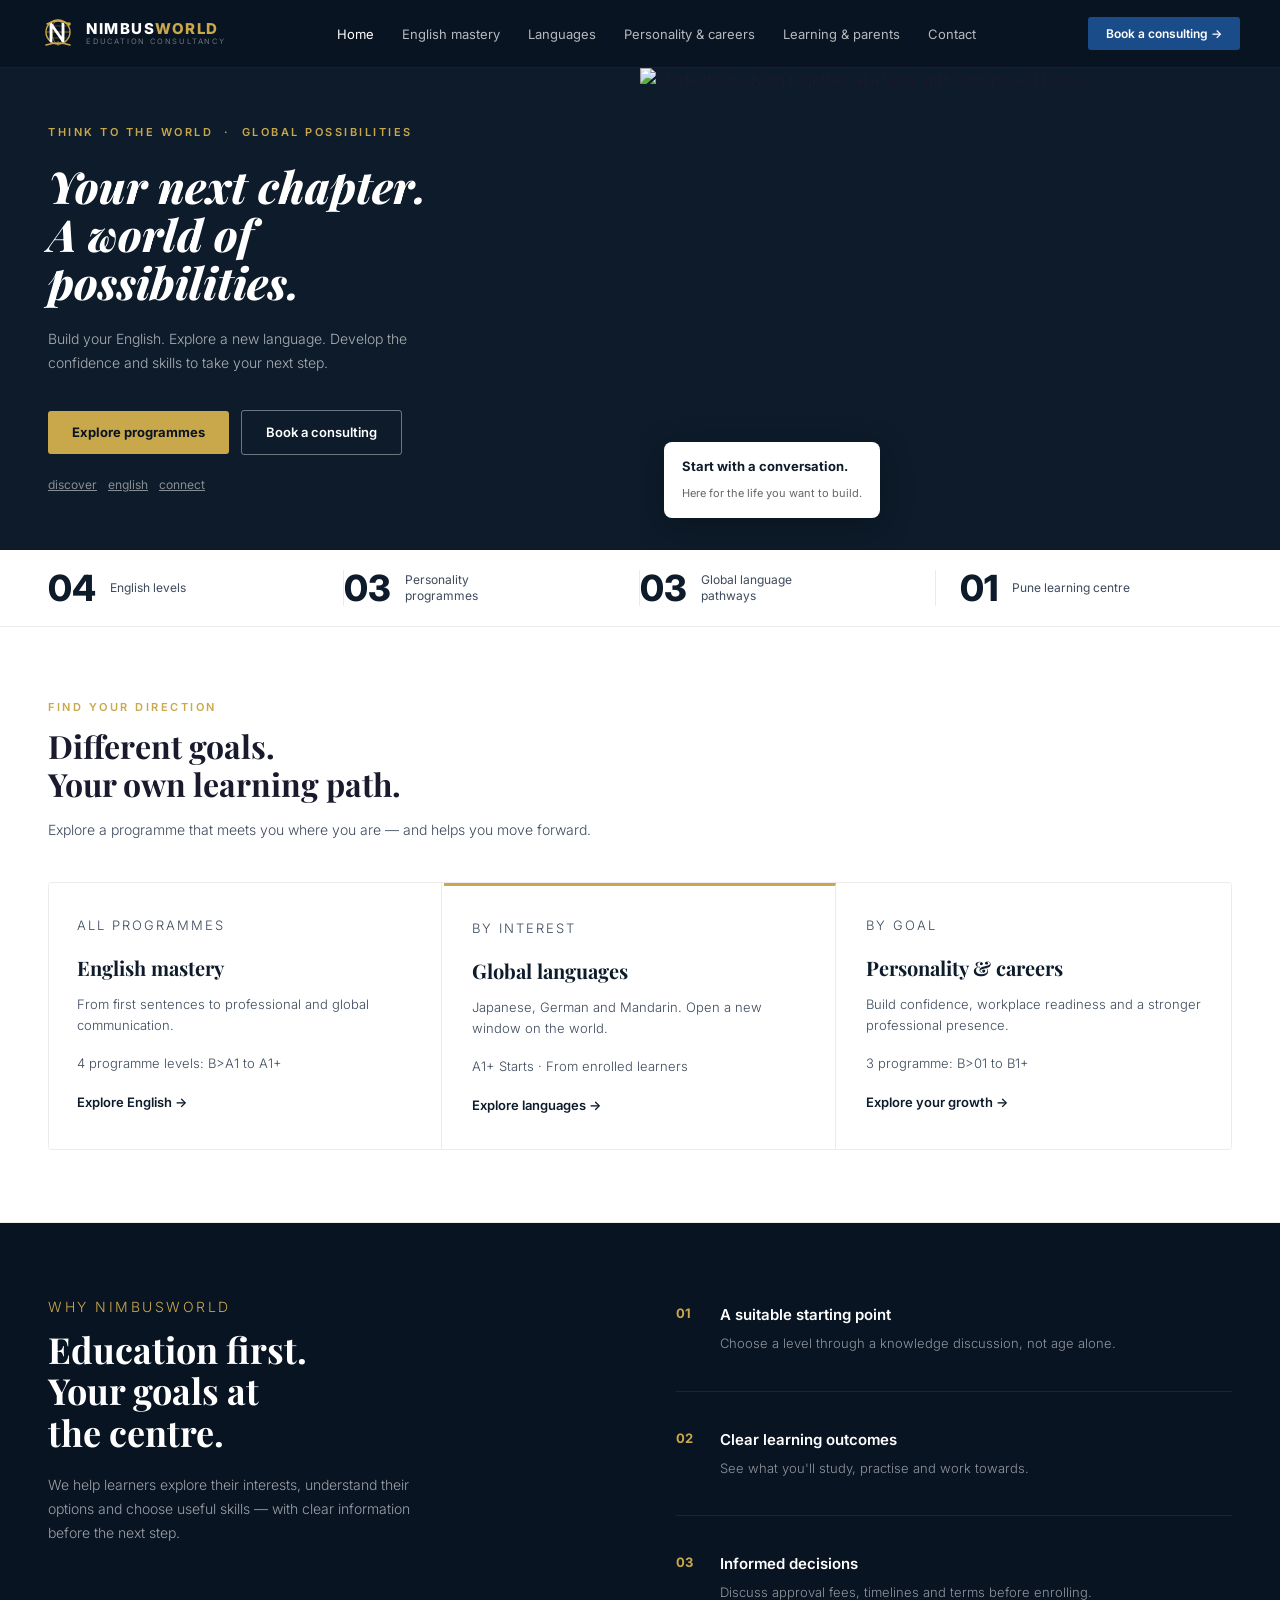
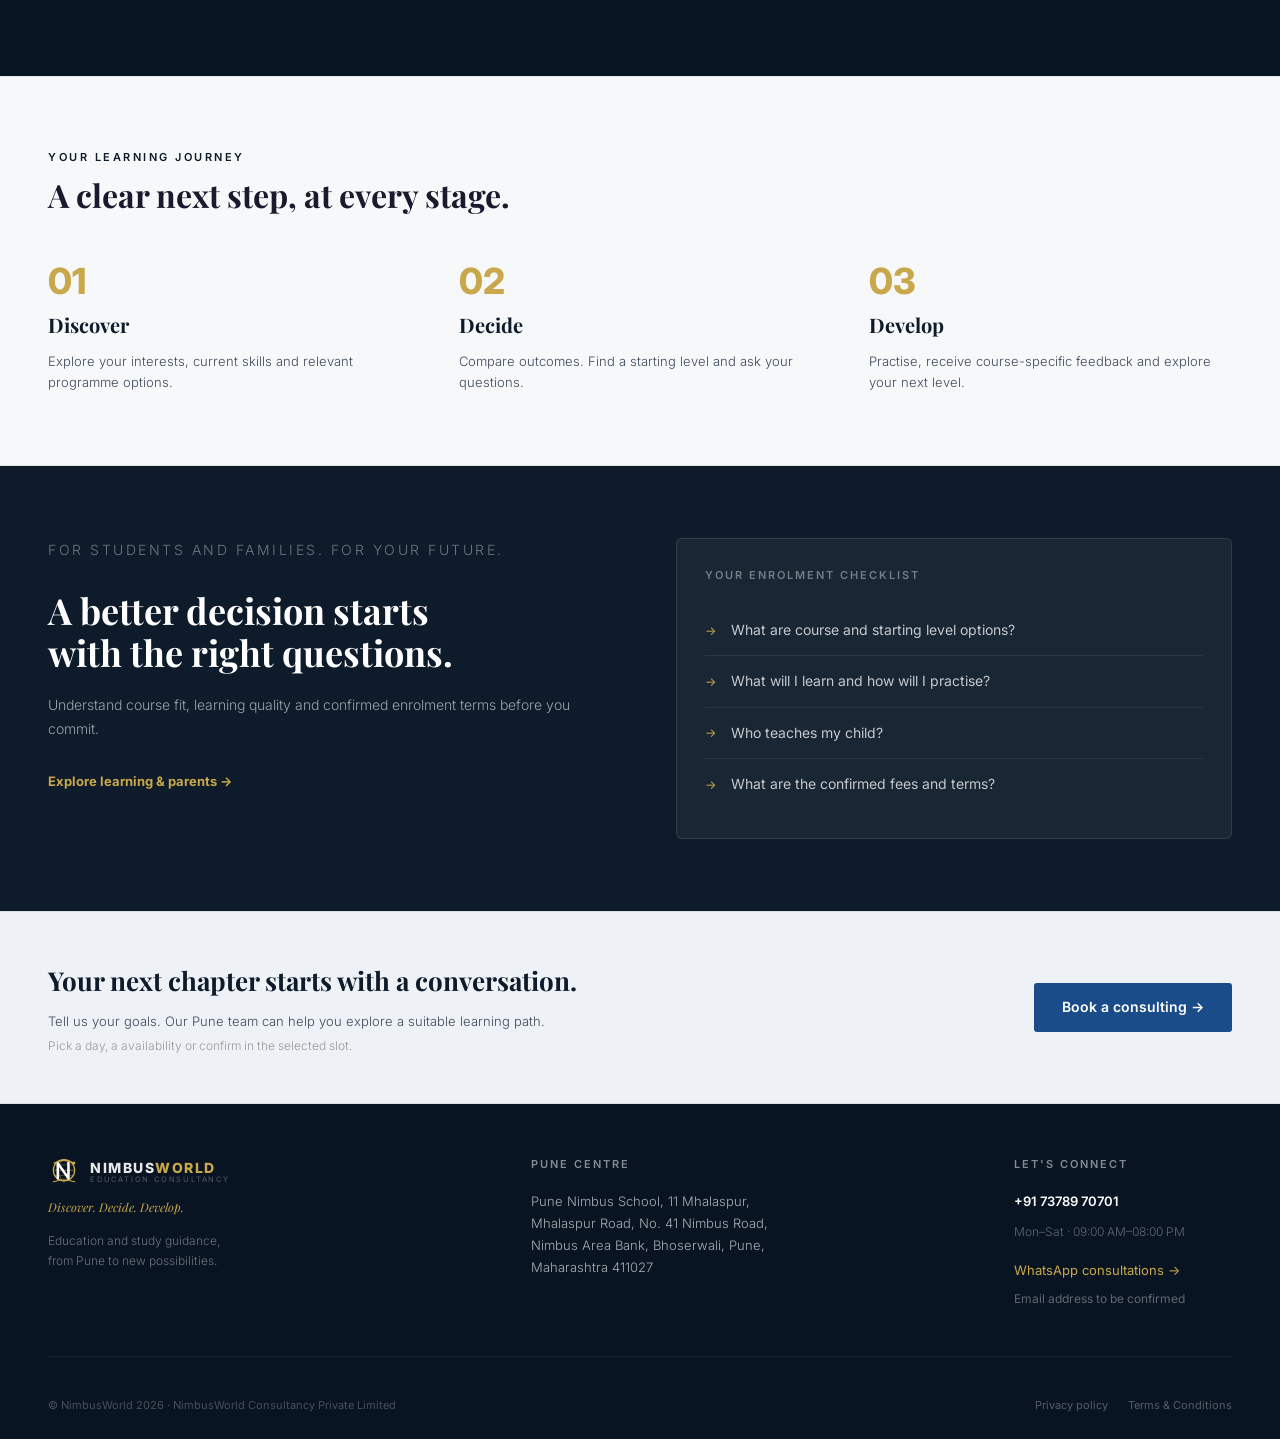
==== index.html @ 74dfe933 "Add all project files" ====
<!DOCTYPE html>
<html lang="en">
<head>
  <meta charset="UTF-8" />
  <meta name="viewport" content="width=device-width, initial-scale=1.0" />
  <title>NimbusWorld – Your next chapter. A world of possibilities.</title>
  <link rel="preconnect" href="https://fonts.googleapis.com">
  <link rel="preconnect" href="https://fonts.gstatic.com" crossorigin>
  <link href="https://fonts.googleapis.com/css2?family=Playfair+Display:ital,wght@0,400;0,600;0,700;0,800;0,900;1,400;1,700&family=Inter:wght@300;400;500;600;700&display=swap" rel="stylesheet">
  <link rel="stylesheet" href="css/style.css" />
</head>
<body>

  <!-- ===== NAVBAR ===== -->
  <nav class="navbar">
    <a href="index.html" class="nav-logo">
      <!-- Globe + N Icon -->
      <svg class="nav-logo-icon" viewBox="0 0 36 36" fill="none" xmlns="http://www.w3.org/2000/svg">
        <!-- Globe -->
        <circle cx="18" cy="16" r="12" fill="none" stroke="#c9a84c" stroke-width="1.4"/>
        <ellipse cx="18" cy="16" rx="6" ry="12" fill="none" stroke="#c9a84c" stroke-width="0.9" opacity="0.7"/>
        <line x1="6" y1="16" x2="30" y2="16" stroke="#c9a84c" stroke-width="0.9" opacity="0.7"/>
        <line x1="8" y1="10" x2="28" y2="10" stroke="#c9a84c" stroke-width="0.7" opacity="0.5"/>
        <line x1="8" y1="22" x2="28" y2="22" stroke="#c9a84c" stroke-width="0.7" opacity="0.5"/>
        <!-- N letter over globe -->
        <path d="M11 25 L11 8 L23 25 L23 8" stroke="white" stroke-width="2.8" stroke-linecap="round" stroke-linejoin="round" fill="none"/>
        <!-- Swoosh arc -->
        <path d="M7 8 Q18 2 29 8" stroke="#c9a84c" stroke-width="1.5" fill="none" stroke-linecap="round"/>
        <!-- Star on swoosh -->
        <circle cx="29" cy="8" r="1.8" fill="#c9a84c"/>
        <!-- Book at base -->
        <path d="M6 29 Q18 25 30 29" stroke="#c9a84c" stroke-width="1.4" fill="none" stroke-linecap="round"/>
        <line x1="18" y1="25" x2="18" y2="30" stroke="#c9a84c" stroke-width="1" opacity="0.6"/>
      </svg>
      <div class="nav-logo-text">
        <div class="nav-logo-name">
          <span class="part1">NIMBUS</span><span class="part2">WORLD</span>
        </div>
        <div class="nav-logo-sub">Education Consultancy</div>
      </div>
    </a>

    <ul class="nav-links">
      <li><a href="index.html" class="active">Home</a></li>
      <li><a href="english-mastery.html">English mastery</a></li>
      <li><a href="languages.html">Languages</a></li>
      <li><a href="personality-career.html">Personality &amp; careers</a></li>
      <li><a href="learning-parents.html">Learning &amp; parents</a></li>
      <li><a href="contact.html">Contact</a></li>
    </ul>

    <div class="nav-actions">
      <a href="contact.html" class="btn btn-primary btn-sm">Book a consulting →</a>
    </div>
  </nav>

  <!-- ===== HERO ===== -->
  <section class="hero">
    <div class="hero-left">
      <p class="hero-eyebrow">Think to the world &nbsp;·&nbsp; Global possibilities</p>
      <h1 class="hero-title">Your next chapter.<br>A world of<br>possibilities.</h1>
      <p class="hero-subtitle">Build your English. Explore a new language. Develop the confidence and skills to take your next step.</p>
      <div class="hero-actions">
        <a href="english-mastery.html" class="btn btn-gold">Explore programmes</a>
        <a href="contact.html" class="btn btn-outline-white">Book a consulting</a>
      </div>
      <p class="hero-link">
        <a href="languages.html">discover</a>
        <a href="english-mastery.html">english</a>
        <a href="contact.html">connect</a>
      </p>
    </div>
    <div class="hero-right">
      <img
        src="https://images.unsplash.com/photo-1522202176988-66273c2fd55f?w=900&q=80"
        alt="Students studying together at a table with laptops and books"
      />
      <div class="hero-chat-card">
        <p>Start with a conversation.</p>
        <span>Here for the life you want to build.</span>
      </div>
    </div>
  </section>

  <!-- ===== STATS STRIP ===== -->
  <div class="stats-strip">
    <div class="stat-block">
      <div class="stat-num">04</div>
      <div class="stat-label">English levels</div>
    </div>
    <div class="stat-block">
      <div class="stat-num">03</div>
      <div class="stat-label">Personality programmes</div>
    </div>
    <div class="stat-block">
      <div class="stat-num">03</div>
      <div class="stat-label">Global language pathways</div>
    </div>
    <div class="stat-block">
      <div class="stat-num">01</div>
      <div class="stat-label">Pune learning centre</div>
    </div>
  </div>

  <!-- ===== PROGRAMMES ===== -->
  <section class="section" style="background:#fff; border-bottom: 1px solid rgba(0,0,0,0.08);">
    <p class="section-label">Find your direction</p>
    <h2 class="section-title">Different goals.<br>Your own learning path.</h2>
    <p class="section-desc">Explore a programme that meets you where you are — and helps you move forward.</p>

    <div class="programmes-grid">
      <div class="programme-card">
        <p class="programme-level">All Programmes</p>
        <h3>English mastery</h3>
        <p>From first sentences to professional and global communication.</p>
        <p class="programme-meta">4 programme levels: B&gt;A1 to A1+</p>
        <a href="english-mastery.html" class="explore-link">Explore English →</a>
      </div>
      <div class="programme-card" style="border-top: 3px solid var(--gold);">
        <p class="programme-level">By Interest</p>
        <h3>Global languages</h3>
        <p>Japanese, German and Mandarin. Open a new window on the world.</p>
        <p class="programme-meta">A1+ Starts · From enrolled learners</p>
        <a href="languages.html" class="explore-link">Explore languages →</a>
      </div>
      <div class="programme-card">
        <p class="programme-level">By Goal</p>
        <h3>Personality &amp; careers</h3>
        <p>Build confidence, workplace readiness and a stronger professional presence.</p>
        <p class="programme-meta">3 programme: B&gt;01 to B1+</p>
        <a href="personality-career.html" class="explore-link">Explore your growth →</a>
      </div>
    </div>
  </section>

  <!-- ===== WHY NIMBUSWORLD ===== -->
  <div class="why-section">
    <div class="why-left">
      <p class="section-label">Why NimbusWorld</p>
      <h2>Education first.<br>Your goals at<br>the centre.</h2>
      <p>We help learners explore their interests, understand their options and choose useful skills — with clear information before the next step.</p>
    </div>
    <div class="why-right">
      <div class="why-item">
        <div class="why-num">01</div>
        <div class="why-text">
          <h4>A suitable starting point</h4>
          <p>Choose a level through a knowledge discussion, not age alone.</p>
        </div>
      </div>
      <div class="why-item">
        <div class="why-num">02</div>
        <div class="why-text">
          <h4>Clear learning outcomes</h4>
          <p>See what you'll study, practise and work towards.</p>
        </div>
      </div>
      <div class="why-item">
        <div class="why-num">03</div>
        <div class="why-text">
          <h4>Informed decisions</h4>
          <p>Discuss approval fees, timelines and terms before enrolling.</p>
        </div>
      </div>
    </div>
  </div>

  <!-- ===== LEARNING JOURNEY ===== -->
  <div class="journey-section">
    <p class="section-label" style="color:var(--navy);">Your learning journey</p>
    <h2 class="section-title">A clear next step, at every stage.</h2>
    <div class="journey-steps">
      <div class="journey-step">
        <div class="step-num">01</div>
        <h3>Discover</h3>
        <p>Explore your interests, current skills and relevant programme options.</p>
      </div>
      <div class="journey-step">
        <div class="step-num">02</div>
        <h3>Decide</h3>
        <p>Compare outcomes. Find a starting level and ask your questions.</p>
      </div>
      <div class="journey-step">
        <div class="step-num">03</div>
        <h3>Develop</h3>
        <p>Practise, receive course-specific feedback and explore your next level.</p>
      </div>
    </div>
  </div>

  <!-- ===== PARENTS SECTION — DARK ===== -->
  <div class="parents-section">
    <div class="parents-left">
      <p class="section-label" style="color:rgba(255,255,255,0.4);">For students and families. For your future.</p>
      <h2>A better decision starts<br>with the right questions.</h2>
      <p>Understand course fit, learning quality and confirmed enrolment terms before you commit.</p>
      <a href="learning-parents.html" class="explore-link-light">Explore learning &amp; parents →</a>
    </div>
    <div class="parents-right">
      <h4>Your enrolment checklist</h4>
      <div class="faq-list-simple">
        <div class="faq-simple-item">What are course and starting level options?</div>
        <div class="faq-simple-item">What will I learn and how will I practise?</div>
        <div class="faq-simple-item">Who teaches my child?</div>
        <div class="faq-simple-item">What are the confirmed fees and terms?</div>
      </div>
    </div>
  </div>

  <!-- ===== CTA ===== -->
  <div class="cta-conversation">
    <div>
      <h2>Your next chapter starts with a conversation.</h2>
      <p>Tell us your goals. Our Pune team can help you explore a suitable learning path.<br>
      <span style="font-size:12px; color:#999; margin-top:4px; display:block;">Pick a day, a availability or confirm in the selected slot.</span></p>
    </div>
    <a href="contact.html" class="btn btn-primary" style="white-space:nowrap; padding:13px 28px; font-size:14px;">Book a consulting →</a>
  </div>

  <!-- ===== FOOTER ===== -->
  <footer>
    <div class="footer-grid">
      <div class="footer-brand">
        <div class="footer-logo">
          <svg class="nav-logo-icon" viewBox="0 0 36 36" fill="none" xmlns="http://www.w3.org/2000/svg">
            <circle cx="18" cy="16" r="12" fill="none" stroke="#c9a84c" stroke-width="1.4"/>
            <ellipse cx="18" cy="16" rx="6" ry="12" fill="none" stroke="#c9a84c" stroke-width="0.9" opacity="0.7"/>
            <line x1="6" y1="16" x2="30" y2="16" stroke="#c9a84c" stroke-width="0.9" opacity="0.7"/>
            <line x1="8" y1="10" x2="28" y2="10" stroke="#c9a84c" stroke-width="0.7" opacity="0.5"/>
            <line x1="8" y1="22" x2="28" y2="22" stroke="#c9a84c" stroke-width="0.7" opacity="0.5"/>
            <path d="M11 25 L11 8 L23 25 L23 8" stroke="white" stroke-width="2.8" stroke-linecap="round" stroke-linejoin="round" fill="none"/>
            <path d="M7 8 Q18 2 29 8" stroke="#c9a84c" stroke-width="1.5" fill="none" stroke-linecap="round"/>
            <circle cx="29" cy="8" r="1.8" fill="#c9a84c"/>
            <path d="M6 29 Q18 25 30 29" stroke="#c9a84c" stroke-width="1.4" fill="none" stroke-linecap="round"/>
            <line x1="18" y1="25" x2="18" y2="30" stroke="#c9a84c" stroke-width="1" opacity="0.6"/>
          </svg>
          <div class="nav-logo-text">
            <div class="nav-logo-name">
              <span class="part1">NIMBUS</span><span class="part2">WORLD</span>
            </div>
            <div class="nav-logo-sub">Education Consultancy</div>
          </div>
        </div>
        <div class="footer-tagline">Discover. Decide. Develop.</div>
        <p>Education and study guidance,<br>from Pune to new possibilities.</p>
      </div>

      <div class="footer-col">
        <h4>Pune Centre</h4>
        <p>
          Pune Nimbus School, 11 Mhalaspur,<br>
          Mhalaspur Road, No. 41 Nimbus Road,<br>
          Nimbus Area Bank, Bhoserwali, Pune,<br>
          Maharashtra 411027
        </p>
      </div>

      <div class="footer-col">
        <h4>Let's Connect</h4>
        <p><strong>+91 73789 70701</strong></p>
        <p style="font-size:12px; color:rgba(255,255,255,0.35);">Mon–Sat · 09:00 AM–08:00 PM</p>
        <a href="contact.html" style="color:var(--gold); margin-top:8px; display:inline-block; font-size:13px;">WhatsApp consultations →</a>
        <br/>
        <a href="mailto:hello@nimbusworld.in" style="color:rgba(255,255,255,0.35); font-size:12px;">Email address to be confirmed</a>
      </div>
    </div>

    <div class="footer-bottom">
      <p>© NimbusWorld 2026 · NimbusWorld Consultancy Private Limited</p>
      <div class="footer-bottom-links">
        <a href="#">Privacy policy</a>
        <a href="#">Terms &amp; Conditions</a>
      </div>
    </div>
  </footer>

  <script src="js/main.js"></script>
</body>
</html>
---- css/style.css ----
/* ========== GOOGLE FONTS ========== */
@import url('https://fonts.googleapis.com/css2?family=Playfair+Display:ital,wght@0,400;0,600;0,700;0,800;0,900;1,400;1,700&family=Inter:wght@300;400;500;600;700&display=swap');

/* ========== GLOBAL RESET & BASE ========== */
*, *::before, *::after {
  box-sizing: border-box;
  margin: 0;
  padding: 0;
}

:root {
  --navy: #0d1b2a;
  --navy-dark: #091422;
  --navy-mid: #122236;
  --navy-light: #1a3050;
  --blue-accent: #1e5fa8;
  --blue-btn: #1a4c8a;
  --gold: #c9a84c;
  --gold-light: #e2b96a;
  --white: #ffffff;
  --off-white: #f7f8fa;
  --light-gray: #eef1f5;
  --text-dark: #1a1a2e;
  --text-body: #3d4a5c;
  --text-muted: #8ca0b8;
  --text-light: #c5d3e0;
  --border-dark: rgba(255,255,255,0.08);
  --border-light: rgba(0,0,0,0.08);
  --font-serif: 'Playfair Display', Georgia, 'Times New Roman', serif;
  --font: 'Inter', 'Segoe UI', Arial, sans-serif;
}

html { scroll-behavior: smooth; }

body {
  font-family: var(--font);
  background: var(--white);
  color: var(--text-dark);
  line-height: 1.6;
  font-size: 15px;
}

a { text-decoration: none; color: inherit; }
ul { list-style: none; }
img { max-width: 100%; display: block; }

/* ========== NAVBAR ========== */
.navbar {
  background: var(--navy-dark);
  padding: 0 40px;
  display: flex;
  align-items: center;
  justify-content: space-between;
  height: 68px;
  position: sticky;
  top: 0;
  z-index: 1000;
  border-bottom: 1px solid rgba(255,255,255,0.06);
}

/* ---- Logo ---- */
.nav-logo {
  display: flex;
  align-items: center;
  gap: 10px;
  text-decoration: none;
  flex-shrink: 0;
}

.nav-logo-icon {
  width: 36px;
  height: 36px;
  flex-shrink: 0;
}

.nav-logo-text {
  display: flex;
  flex-direction: column;
  line-height: 1.1;
}

.nav-logo-name {
  font-size: 15px;
  font-weight: 800;
  letter-spacing: 1.5px;
  text-transform: uppercase;
  font-family: var(--font);
  display: flex;
  gap: 0;
}

.nav-logo-name .part1 { color: #ffffff; }
.nav-logo-name .part2 { color: var(--gold); }

.nav-logo-sub {
  font-size: 7.5px;
  letter-spacing: 1.8px;
  text-transform: uppercase;
  color: rgba(255,255,255,0.4);
  font-family: var(--font);
  font-weight: 400;
  margin-top: 1px;
}

/* ---- Nav links ---- */
.nav-links {
  display: flex;
  gap: 24px;
  align-items: center;
  flex: 1;
  justify-content: center;
}

.nav-links a {
  font-size: 12.5px;
  color: rgba(255,255,255,0.65);
  font-weight: 400;
  transition: color 0.2s;
  font-family: var(--font);
  white-space: nowrap;
}

.nav-links a:hover,
.nav-links a.active {
  color: var(--white);
}

/* ---- Nav actions ---- */
.nav-actions {
  display: flex;
  gap: 10px;
  align-items: center;
  flex-shrink: 0;
}

/* Footer logo sizing */
.footer-brand .footer-logo {
  display: flex;
  align-items: center;
  gap: 10px;
  margin-bottom: 10px;
}

.footer-brand .footer-logo .nav-logo-icon {
  width: 32px;
  height: 32px;
  flex-shrink: 0;
}

.footer-brand .footer-logo .nav-logo-name {
  font-size: 14px;
}

.footer-brand .footer-logo .part1 { color: rgba(255,255,255,0.9); }
.footer-brand .footer-logo .part2 { color: var(--gold); }
.footer-brand .footer-logo .nav-logo-sub { color: rgba(255,255,255,0.3); }

.nav-links {
  display: flex;
  gap: 28px;
  align-items: center;
}

.nav-links a {
  font-size: 13px;
  color: rgba(255,255,255,0.7);
  font-weight: 400;
  transition: color 0.2s;
  font-family: var(--font);
}

.nav-links a:hover,
.nav-links a.active {
  color: var(--white);
}

.nav-actions {
  display: flex;
  gap: 10px;
  align-items: center;
}

/* ========== BUTTONS ========== */
.btn {
  display: inline-block;
  padding: 9px 22px;
  border-radius: 3px;
  font-size: 13px;
  font-weight: 600;
  cursor: pointer;
  transition: all 0.2s;
  border: none;
  font-family: var(--font);
}

.btn-outline-white {
  border: 1.5px solid rgba(255,255,255,0.4);
  color: var(--white);
  background: transparent;
}
.btn-outline-white:hover { border-color: var(--white); }

.btn-primary {
  background: var(--blue-btn);
  color: var(--white);
  border: none;
}
.btn-primary:hover { background: #163f75; }

.btn-gold {
  background: var(--gold);
  color: var(--navy-dark);
  font-weight: 700;
}
.btn-gold:hover { background: var(--gold-light); }

.btn-outline-dark {
  border: 1.5px solid rgba(0,0,0,0.25);
  color: var(--text-dark);
  background: transparent;
  padding: 9px 22px;
  font-size: 13px;
  font-weight: 600;
  border-radius: 3px;
  cursor: pointer;
  transition: all 0.2s;
  display: inline-block;
}
.btn-outline-dark:hover { border-color: var(--text-dark); }

.btn-sm { padding: 7px 18px; font-size: 12px; }

/* ========== HERO — DARK NAVY ========== */
.hero {
  background: var(--navy);
  display: grid;
  grid-template-columns: 1fr 1fr;
  min-height: 400px;
  overflow: hidden;
  position: relative;
}

.hero-left {
  padding: 56px 48px 56px 48px;
  display: flex;
  flex-direction: column;
  justify-content: center;
  position: relative;
  z-index: 2;
}

.hero-eyebrow {
  font-size: 11px;
  letter-spacing: 2.5px;
  text-transform: uppercase;
  color: var(--gold);
  margin-bottom: 20px;
  font-weight: 600;
  font-family: var(--font);
}

.hero-title {
  font-size: 44px;
  font-weight: 800;
  line-height: 1.1;
  margin-bottom: 20px;
  color: var(--white);
  font-family: var(--font-serif);
  font-style: italic;
}

.hero-subtitle {
  font-size: 14px;
  color: rgba(255,255,255,0.65);
  margin-bottom: 36px;
  max-width: 400px;
  line-height: 1.7;
  font-family: var(--font);
  font-weight: 300;
}

.hero-actions {
  display: flex;
  gap: 12px;
  flex-wrap: wrap;
  align-items: center;
}

.hero-actions .btn-gold {
  padding: 11px 24px;
  font-size: 13px;
}

.hero-actions .btn-outline-white {
  padding: 11px 24px;
  font-size: 13px;
}

.hero-link {
  margin-top: 20px;
  font-size: 12px;
  color: rgba(255,255,255,0.4);
}

.hero-link a {
  color: rgba(255,255,255,0.5);
  text-decoration: underline;
  margin-right: 8px;
}

.hero-right {
  position: relative;
  overflow: hidden;
}

.hero-right img {
  width: 100%;
  height: 100%;
  object-fit: cover;
  object-position: center top;
}

/* Chat bubble card over image */
.hero-chat-card {
  position: absolute;
  bottom: 32px;
  left: 24px;
  background: white;
  border-radius: 8px;
  padding: 14px 18px;
  max-width: 220px;
  box-shadow: 0 8px 32px rgba(0,0,0,0.25);
}

.hero-chat-card p {
  font-size: 13px;
  font-weight: 700;
  color: var(--navy);
  margin-bottom: 4px;
}

.hero-chat-card span {
  font-size: 11px;
  color: #666;
}

/* ========== STATS STRIP ========== */
.stats-strip {
  background: var(--white);
  border-bottom: 1px solid var(--border-light);
  padding: 20px 48px;
  display: grid;
  grid-template-columns: repeat(4, 1fr);
  gap: 0;
}

.stat-block {
  display: flex;
  align-items: center;
  gap: 14px;
  padding: 0 24px 0 0;
  border-right: 1px solid var(--border-light);
}

.stat-block:last-child { border-right: none; padding-right: 0; padding-left: 24px; }
.stat-block:first-child { padding-left: 0; }

.stat-num {
  font-size: 36px;
  font-weight: 800;
  color: var(--navy);
  line-height: 1;
  min-width: 36px;
}

.stat-label {
  font-size: 12px;
  color: var(--text-body);
  line-height: 1.4;
  max-width: 120px;
}

/* ========== SECTIONS ========== */
.section {
  padding: 72px 48px;
}

.section-label {
  font-size: 11px;
  letter-spacing: 2.5px;
  text-transform: uppercase;
  color: var(--gold);
  margin-bottom: 10px;
  font-weight: 600;
  font-family: var(--font);
}

.section-label.dark { color: var(--navy); }

.section-title {
  font-size: 32px;
  font-weight: 700;
  color: var(--text-dark);
  margin-bottom: 14px;
  line-height: 1.2;
  font-family: var(--font-serif);
}

.section-title.white { color: var(--white); }

.section-desc {
  font-size: 14px;
  color: var(--text-body);
  max-width: 560px;
  line-height: 1.7;
  font-family: var(--font);
  font-weight: 300;
}

.section-desc.light { color: rgba(255,255,255,0.65); }

/* ========== PROGRAMMES GRID (3 col) ========== */
.programmes-grid {
  display: grid;
  grid-template-columns: repeat(3, 1fr);
  gap: 2px;
  margin-top: 40px;
  border: 1px solid var(--border-light);
  border-radius: 4px;
  overflow: hidden;
}

.programme-card {
  background: var(--white);
  padding: 32px 28px;
  border-right: 1px solid var(--border-light);
  transition: background 0.2s;
}

.programme-card:last-child { border-right: none; }
.programme-card:hover { background: #fafbfc; }

.programme-level {
  font-size: 11px;
  letter-spacing: 2px;
  text-transform: uppercase;
  color: var(--text-muted);
  margin-bottom: 10px;
  font-weight: 600;
}

.programme-card h3 {
  font-size: 20px;
  font-weight: 700;
  color: var(--navy);
  margin-bottom: 10px;
  font-family: var(--font-serif);
}

.programme-card p {
  font-size: 13px;
  color: var(--text-body);
  line-height: 1.65;
  margin-bottom: 16px;
  font-family: var(--font);
  font-weight: 300;
}

.programme-meta {
  font-size: 12px;
  color: var(--text-muted);
  margin-bottom: 20px;
  font-family: var(--font);
}

.explore-link {
  font-size: 13px;
  font-weight: 600;
  color: var(--navy);
  display: inline-flex;
  align-items: center;
  gap: 6px;
  transition: gap 0.2s;
  font-family: var(--font);
}

.explore-link:hover { gap: 10px; }

/* ========== WHY SECTION — 2 COL ========== */
.why-section {
  background: var(--navy-dark);
  padding: 72px 48px;
  display: grid;
  grid-template-columns: 1fr 1fr;
  gap: 72px;
  align-items: start;
  border-top: none;
  border-bottom: none;
}

.why-left .section-label { color: var(--gold); }

.why-left h2 {
  font-size: 36px;
  font-weight: 700;
  color: var(--white);
  line-height: 1.15;
  margin-bottom: 20px;
  margin-top: 10px;
  font-family: var(--font-serif);
}

.why-left p {
  font-size: 14px;
  color: rgba(255,255,255,0.6);
  line-height: 1.7;
  max-width: 380px;
  font-family: var(--font);
  font-weight: 300;
}

.why-right {
  padding-top: 8px;
}

.why-item {
  display: flex;
  gap: 20px;
  margin-bottom: 36px;
  padding-bottom: 36px;
  border-bottom: 1px solid rgba(255,255,255,0.08);
}

.why-item:last-child {
  margin-bottom: 0;
  padding-bottom: 0;
  border-bottom: none;
}

.why-num {
  font-size: 13px;
  font-weight: 700;
  color: var(--gold);
  min-width: 24px;
  font-family: var(--font);
}

.why-text h4 {
  font-size: 15px;
  font-weight: 600;
  color: var(--white);
  margin-bottom: 6px;
  font-family: var(--font);
}

.why-text p {
  font-size: 13px;
  color: rgba(255,255,255,0.55);
  line-height: 1.65;
  font-family: var(--font);
  font-weight: 300;
}

/* ========== LEARNING JOURNEY — LIGHT SECTION ========== */
.journey-section {
  background: var(--off-white);
  padding: 72px 48px;
  border-top: 1px solid var(--border-light);
  border-bottom: 1px solid var(--border-light);
}

.journey-steps {
  display: grid;
  grid-template-columns: repeat(3, 1fr);
  gap: 48px;
  margin-top: 48px;
}

.journey-step .step-num {
  font-size: 36px;
  font-weight: 800;
  color: var(--gold);
  margin-bottom: 10px;
  line-height: 1;
  font-family: var(--font);
}

.journey-step h3 {
  font-size: 20px;
  font-weight: 700;
  color: var(--navy);
  margin-bottom: 10px;
  font-family: var(--font-serif);
}

.journey-step p {
  font-size: 13px;
  color: var(--text-body);
  line-height: 1.65;
  font-family: var(--font);
  font-weight: 300;
}

/* ========== PARENTS SECTION — DARK ========== */
.parents-section {
  background: var(--navy);
  padding: 72px 48px;
  display: grid;
  grid-template-columns: 1fr 1fr;
  gap: 72px;
  align-items: start;
}

.parents-left h2 {
  font-size: 36px;
  font-weight: 700;
  color: var(--white);
  line-height: 1.15;
  margin-bottom: 20px;
  margin-top: 10px;
  font-family: var(--font-serif);
}

.parents-left p {
  font-size: 14px;
  color: rgba(255,255,255,0.6);
  line-height: 1.7;
  margin-bottom: 28px;
  font-family: var(--font);
  font-weight: 300;
}

.parents-left a.explore-link-light {
  font-size: 13px;
  font-weight: 700;
  color: var(--gold);
  display: inline-flex;
  align-items: center;
  gap: 6px;
}

.parents-right {
  background: rgba(255,255,255,0.05);
  border: 1px solid rgba(255,255,255,0.1);
  border-radius: 6px;
  padding: 28px;
}

.parents-right h4 {
  font-size: 11px;
  letter-spacing: 2px;
  text-transform: uppercase;
  color: rgba(255,255,255,0.4);
  margin-bottom: 20px;
  font-weight: 600;
}

.faq-list-simple {
  display: flex;
  flex-direction: column;
  gap: 0;
}

.faq-simple-item {
  padding: 14px 0;
  border-bottom: 1px solid rgba(255,255,255,0.08);
  font-size: 14px;
  color: rgba(255,255,255,0.75);
  display: flex;
  align-items: center;
  gap: 10px;
  cursor: pointer;
  transition: color 0.2s;
}

.faq-simple-item:last-child { border-bottom: none; }
.faq-simple-item:hover { color: var(--white); }

.faq-simple-item::before {
  content: '→';
  color: var(--gold);
  font-size: 12px;
  min-width: 16px;
}

/* ========== CTA CONVERSATION ========== */
.cta-conversation {
  background: var(--light-gray);
  padding: 48px 48px;
  display: flex;
  align-items: center;
  justify-content: space-between;
  gap: 40px;
  border-top: 1px solid var(--border-light);
  border-bottom: 1px solid var(--border-light);
}

.cta-conversation h2 {
  font-size: 26px;
  font-weight: 700;
  color: var(--navy);
  margin-bottom: 10px;
  font-family: var(--font-serif);
}

.cta-conversation p {
  font-size: 13px;
  color: var(--text-body);
  line-height: 1.6;
  max-width: 600px;
  font-family: var(--font);
  font-weight: 300;
}

/* ========== FOOTER ========== */
footer {
  background: var(--navy-dark);
  padding: 52px 48px 24px;
}

.footer-grid {
  display: grid;
  grid-template-columns: 2fr 2fr 1fr;
  gap: 48px;
  margin-bottom: 40px;
  padding-bottom: 40px;
  border-bottom: 1px solid rgba(255,255,255,0.08);
}

.footer-brand .footer-tagline {
  font-size: 12px;
  color: var(--gold);
  margin-bottom: 14px;
  font-style: italic;
  font-family: var(--font-serif);
}

.footer-brand p {
  font-size: 12px;
  color: rgba(255,255,255,0.4);
  line-height: 1.65;
  max-width: 220px;
  font-family: var(--font);
  font-weight: 300;
}

.footer-col h4 {
  font-size: 11px;
  font-weight: 600;
  letter-spacing: 2px;
  text-transform: uppercase;
  color: rgba(255,255,255,0.5);
  margin-bottom: 16px;
  font-family: var(--font);
}

.footer-col p {
  font-size: 13px;
  color: rgba(255,255,255,0.65);
  line-height: 1.7;
  margin-bottom: 10px;
  font-family: var(--font);
  font-weight: 300;
}

.footer-col p strong {
  color: var(--white);
  font-weight: 600;
}

.footer-col a {
  font-size: 12px;
  color: rgba(255,255,255,0.45);
  display: block;
  margin-bottom: 8px;
  transition: color 0.2s;
  font-family: var(--font);
}

.footer-col a:hover { color: var(--white); }

.footer-bottom {
  display: flex;
  justify-content: space-between;
  align-items: center;
}

.footer-bottom p {
  font-size: 11px;
  color: rgba(255,255,255,0.25);
}

.footer-bottom-links {
  display: flex;
  gap: 20px;
}

.footer-bottom-links a {
  font-size: 11px;
  color: rgba(255,255,255,0.3);
  transition: color 0.2s;
}

.footer-bottom-links a:hover { color: rgba(255,255,255,0.7); }

/* ========== INNER PAGE SHARED ========== */
.page-intro {
  background: var(--off-white);
  padding: 14px 48px;
  border-bottom: 1px solid var(--border-light);
}

.breadcrumb {
  font-size: 12px;
  color: var(--text-muted);
}

.breadcrumb a { color: var(--text-muted); }
.breadcrumb a:hover { color: var(--text-dark); }
.breadcrumb span { color: var(--text-dark); margin: 0 6px; }

/* inner pages use same dark hero as homepage */
.lang-hero {
  background: var(--navy);
  display: grid;
  grid-template-columns: 1fr 1fr;
  min-height: 340px;
  overflow: hidden;
}

.lang-hero-content {
  padding: 56px 48px;
  display: flex;
  flex-direction: column;
  justify-content: center;
}

.lang-hero-image {
  position: relative;
  overflow: hidden;
}

.lang-hero-image img {
  width: 100%;
  height: 100%;
  object-fit: cover;
  filter: brightness(0.65);
}

/* inner sections on white bg */
.inner-section {
  padding: 64px 48px;
  background: var(--white);
  border-bottom: 1px solid var(--border-light);
}

.inner-section.gray { background: var(--off-white); }
.inner-section.dark { background: var(--navy); }

/* cards on white bg */
.cards-grid-light {
  display: grid;
  grid-template-columns: repeat(3, 1fr);
  gap: 24px;
  margin-top: 40px;
}

.card-light {
  background: var(--white);
  border: 1px solid var(--border-light);
  border-radius: 6px;
  padding: 28px;
  transition: box-shadow 0.2s;
}

.card-light:hover { box-shadow: 0 4px 20px rgba(0,0,0,0.07); }

.card-light .card-icon {
  width: 40px;
  height: 40px;
  border-radius: 6px;
  background: rgba(13,27,42,0.07);
  display: flex;
  align-items: center;
  justify-content: center;
  font-size: 18px;
  margin-bottom: 16px;
}

.card-light h3 {
  font-size: 16px;
  font-weight: 700;
  color: var(--navy);
  margin-bottom: 8px;
  font-family: var(--font-serif);
}

.card-light p {
  font-size: 13px;
  color: var(--text-body);
  line-height: 1.65;
  font-family: var(--font);
  font-weight: 300;
}

/* course list */
.course-list { margin-top: 32px; }

.course-item {
  background: var(--white);
  border: 1px solid var(--border-light);
  border-radius: 6px;
  padding: 18px 24px;
  display: flex;
  justify-content: space-between;
  align-items: center;
  margin-bottom: 10px;
  transition: box-shadow 0.2s;
}

.course-item:hover { box-shadow: 0 2px 12px rgba(0,0,0,0.06); }

.course-info h4 {
  font-size: 14px;
  font-weight: 600;
  color: var(--navy);
  margin-bottom: 3px;
  font-family: var(--font);
}

.course-info p {
  font-size: 12px;
  color: var(--text-muted);
  font-family: var(--font);
  font-weight: 300;
}

.course-meta {
  display: flex;
  gap: 16px;
  align-items: center;
}

.level-badge {
  font-size: 11px;
  padding: 3px 10px;
  border-radius: 20px;
  font-weight: 600;
}

.level-beginner { background: rgba(74,222,128,0.1); color: #15803d; }
.level-intermediate { background: rgba(251,191,36,0.1); color: #92400e; }
.level-advanced { background: rgba(239,68,68,0.1); color: #991b1b; }
.level-all { background: rgba(96,165,250,0.1); color: #1d4ed8; }

/* faq for inner pages */
.faq-list { margin-top: 24px; }

.faq-item {
  border: 1px solid var(--border-light);
  border-radius: 4px;
  margin-bottom: 4px;
  overflow: hidden;
}

.faq-question {
  padding: 16px 20px;
  font-size: 14px;
  font-weight: 500;
  color: var(--navy);
  cursor: pointer;
  display: flex;
  justify-content: space-between;
  align-items: center;
  user-select: none;
  background: var(--white);
  font-family: var(--font);
}

.faq-question:after {
  content: '+';
  font-size: 18px;
  color: var(--gold);
  transition: transform 0.2s;
}

.faq-item.open .faq-question:after { transform: rotate(45deg); }
.faq-item.open .faq-question { background: #fafbfc; }

.faq-answer {
  display: none;
  padding: 0 20px 16px;
  font-size: 13px;
  color: var(--text-body);
  line-height: 1.7;
  background: #fafbfc;
}

.faq-item.open .faq-answer { display: block; }

/* testimonials */
.testimonials-grid {
  display: grid;
  grid-template-columns: repeat(3, 1fr);
  gap: 20px;
  margin-top: 40px;
}

.testimonial-card {
  background: var(--white);
  border: 1px solid var(--border-light);
  border-radius: 6px;
  padding: 24px;
}

.testimonial-card .stars {
  color: var(--gold);
  font-size: 13px;
  margin-bottom: 12px;
  letter-spacing: 2px;
}

.testimonial-card blockquote {
  font-size: 13px;
  color: var(--text-body);
  line-height: 1.7;
  font-style: italic;
  margin-bottom: 18px;
  font-family: var(--font-serif);
}

.testimonial-author {
  display: flex;
  align-items: center;
  gap: 10px;
}

.author-avatar {
  width: 36px;
  height: 36px;
  border-radius: 50%;
  background: var(--navy);
  display: flex;
  align-items: center;
  justify-content: center;
  font-size: 14px;
  font-weight: 700;
  color: var(--white);
  flex-shrink: 0;
  font-family: var(--font);
}

.author-info strong { display: block; font-size: 13px; color: var(--navy); font-family: var(--font); font-weight: 600; }
.author-info span { font-size: 11px; color: var(--text-muted); font-family: var(--font); font-weight: 300; }

/* pricing cards */
.pricing-grid {
  display: grid;
  grid-template-columns: repeat(3, 1fr);
  gap: 20px;
  margin-top: 40px;
}

.pricing-card {
  background: var(--white);
  border: 1px solid var(--border-light);
  border-radius: 8px;
  padding: 32px 26px;
  text-align: center;
  position: relative;
  transition: box-shadow 0.2s;
}

.pricing-card:hover { box-shadow: 0 6px 24px rgba(0,0,0,0.08); }

.pricing-card.featured {
  border-color: var(--navy);
  border-width: 2px;
}

.pricing-badge {
  position: absolute;
  top: -13px;
  left: 50%;
  transform: translateX(-50%);
  background: var(--navy);
  color: var(--white);
  font-size: 10px;
  font-weight: 700;
  padding: 4px 14px;
  border-radius: 20px;
  letter-spacing: 1px;
  text-transform: uppercase;
}

.pricing-plan {
  font-size: 11px;
  letter-spacing: 2px;
  text-transform: uppercase;
  color: var(--text-muted);
  margin-bottom: 14px;
  font-weight: 600;
}

.pricing-price {
  font-size: 44px;
  font-weight: 800;
  color: var(--navy);
  margin-bottom: 4px;
}

.pricing-price sup { font-size: 22px; vertical-align: super; font-weight: 700; }

.pricing-period {
  font-size: 12px;
  color: var(--text-muted);
  margin-bottom: 24px;
}

.pricing-features { text-align: left; margin-bottom: 28px; }

.pricing-features li {
  padding: 8px 0;
  border-bottom: 1px solid var(--border-light);
  font-size: 13px;
  color: var(--text-body);
  display: flex;
  align-items: center;
  gap: 8px;
}

.pricing-features li::before { content: '✓'; color: var(--gold); font-weight: 700; font-size: 12px; }
.pricing-features li.disabled { color: var(--text-muted); opacity: 0.5; }
.pricing-features li.disabled::before { content: '✕'; color: #bbb; }

/* feature list */
.feature-list { display: flex; flex-direction: column; gap: 18px; }

.feature-item { display: flex; gap: 14px; align-items: flex-start; }

.feature-icon {
  width: 38px;
  height: 38px;
  min-width: 38px;
  border-radius: 6px;
  background: rgba(13,27,42,0.07);
  display: flex;
  align-items: center;
  justify-content: center;
  font-size: 17px;
}

.feature-text h4 { font-size: 14px; font-weight: 600; color: var(--navy); margin-bottom: 3px; font-family: var(--font); }
.feature-text p { font-size: 13px; color: var(--text-body); line-height: 1.6; font-family: var(--font); font-weight: 300; }

/* destination cards */
.destination-grid {
  display: grid;
  grid-template-columns: repeat(3, 1fr);
  gap: 20px;
  margin-top: 40px;
}

.destination-card {
  border-radius: 8px;
  overflow: hidden;
  position: relative;
  height: 200px;
  cursor: pointer;
}

.destination-card img {
  width: 100%; height: 100%; object-fit: cover;
  transition: transform 0.4s;
  filter: brightness(0.6);
}

.destination-card:hover img { transform: scale(1.05); }

.destination-overlay {
  position: absolute;
  bottom: 0; left: 0; right: 0;
  padding: 20px 18px 16px;
  background: linear-gradient(to top, rgba(9,20,34,0.95) 0%, transparent 100%);
}

.destination-overlay h3 { font-size: 18px; font-weight: 800; color: var(--white); }
.destination-overlay p { font-size: 12px; color: rgba(255,255,255,0.65); margin-top: 3px; }

/* contact form */
.form-group { margin-bottom: 18px; }

.form-group label {
  display: block;
  font-size: 12px;
  font-weight: 600;
  color: var(--text-body);
  margin-bottom: 7px;
}

.form-group input,
.form-group select,
.form-group textarea {
  width: 100%;
  background: var(--white);
  border: 1px solid rgba(0,0,0,0.15);
  border-radius: 4px;
  padding: 11px 14px;
  font-size: 13px;
  color: var(--text-dark);
  font-family: var(--font);
  transition: border-color 0.2s;
  outline: none;
}

.form-group input:focus,
.form-group select:focus,
.form-group textarea:focus { border-color: var(--navy); }

.form-group textarea { resize: vertical; min-height: 120px; }

.form-row { display: grid; grid-template-columns: 1fr 1fr; gap: 14px; }

/* ========== RESPONSIVE ========== */
@media (max-width: 1024px) {
  .navbar, .section, .hero-left, .lang-hero-content { padding-left: 28px; padding-right: 28px; }
  .hero { grid-template-columns: 1fr; }
  .hero-right { height: 280px; }
  .why-section { grid-template-columns: 1fr; gap: 40px; }
  .parents-section { grid-template-columns: 1fr; gap: 40px; }
  .programmes-grid { grid-template-columns: 1fr; }
  .journey-steps { grid-template-columns: 1fr 1fr; }
  .stats-strip { grid-template-columns: 1fr 1fr; padding: 24px 28px; }
  .lang-hero { grid-template-columns: 1fr; }
  .lang-hero-image { height: 240px; }
  .footer-grid { grid-template-columns: 1fr 1fr; gap: 32px; }
  .cta-conversation { flex-direction: column; align-items: flex-start; }
}

@media (max-width: 640px) {
  .nav-links { display: none; }
  .hero-title { font-size: 32px; }
  .journey-steps { grid-template-columns: 1fr; }
  .cards-grid-light, .testimonials-grid, .pricing-grid, .destination-grid { grid-template-columns: 1fr; }
  .stats-strip { grid-template-columns: 1fr 1fr; }
  .footer-grid { grid-template-columns: 1fr; }
  .form-row { grid-template-columns: 1fr; }
  .section { padding: 48px 20px; }
}

/* ============================================================
   MOBILE RESPONSIVE — added for small screen support
   All existing desktop styles are preserved above.
   These rules only apply at ≤768px and ≤480px.
   ============================================================ */

/* ── Hamburger button (hidden on desktop) ── */
.nav-hamburger {
  display: none;
  flex-direction: column;
  justify-content: center;
  align-items: center;
  gap: 5px;
  width: 36px;
  height: 36px;
  background: none;
  border: none;
  cursor: pointer;
  padding: 4px;
  flex-shrink: 0;
}

.nav-hamburger span {
  display: block;
  width: 22px;
  height: 2px;
  background: rgba(255,255,255,0.8);
  border-radius: 2px;
  transition: all 0.25s ease;
  transform-origin: center;
}

/* Hamburger → X animation */
.nav-hamburger.open span:nth-child(1) { transform: translateY(7px) rotate(45deg); }
.nav-hamburger.open span:nth-child(2) { opacity: 0; transform: scaleX(0); }
.nav-hamburger.open span:nth-child(3) { transform: translateY(-7px) rotate(-45deg); }

/* ── Mobile nav drawer ── */
.mobile-nav-drawer {
  display: none;
  position: fixed;
  top: 68px; /* matches navbar height */
  left: 0;
  right: 0;
  background: #091422;
  border-bottom: 1px solid rgba(255,255,255,0.08);
  z-index: 999;
  padding: 16px 0 20px;
  box-shadow: 0 8px 32px rgba(0,0,0,0.4);
}

.mobile-nav-drawer.open { display: block; }

.mobile-nav-drawer ul {
  list-style: none;
  padding: 0;
  margin: 0;
}

.mobile-nav-drawer ul li a {
  display: block;
  padding: 13px 28px;
  font-size: 15px;
  font-weight: 500;
  color: rgba(255,255,255,0.75);
  font-family: 'Inter', sans-serif;
  text-decoration: none;
  border-bottom: 1px solid rgba(255,255,255,0.05);
  transition: color 0.2s, background 0.2s;
}

.mobile-nav-drawer ul li a:hover,
.mobile-nav-drawer ul li a.active {
  color: #ffffff;
  background: rgba(255,255,255,0.04);
}

.mobile-nav-drawer .mobile-cta {
  margin: 16px 28px 0;
}

.mobile-nav-drawer .mobile-cta a {
  display: block;
  text-align: center;
  background: #1a4c8a;
  color: #fff;
  font-size: 14px;
  font-weight: 600;
  padding: 12px 20px;
  border-radius: 3px;
  font-family: 'Inter', sans-serif;
  text-decoration: none;
  transition: background 0.2s;
}

.mobile-nav-drawer .mobile-cta a:hover { background: #163f75; }

/* ── @768px — Tablet ── */
@media (max-width: 768px) {

  /* Navbar */
  .navbar {
    padding: 0 20px;
    height: 64px;
  }

  .nav-links { display: none; }         /* hidden — replaced by drawer */
  .nav-actions { display: none; }       /* hidden — moved into drawer  */
  .nav-hamburger { display: flex; }     /* show hamburger              */

  /* Hero (homepage) */
  .hero {
    grid-template-columns: 1fr;
  }

  .hero-left {
    padding: 40px 24px 32px;
  }

  .hero-title { font-size: 34px; }
  .hero-subtitle { font-size: 14px; }

  .hero-right {
    height: 240px;
  }

  /* Stats strip */
  .stats-strip {
    grid-template-columns: 1fr 1fr;
    padding: 20px 24px;
    gap: 16px;
  }

  .stat-block {
    padding: 0 12px 0 0;
    border-right: 1px solid var(--border-light);
  }

  .stat-block:nth-child(2n) { border-right: none; }
  .stat-block:nth-child(3)  { border-right: 1px solid var(--border-light); }

  .stat-num { font-size: 28px; }

  /* Sections */
  .section { padding: 48px 24px; }

  /* Why section */
  .why-section {
    grid-template-columns: 1fr;
    gap: 36px;
    padding: 48px 24px;
  }

  .why-left h2 { font-size: 28px; }

  /* Journey */
  .journey-section { padding: 48px 24px; }
  .journey-steps { grid-template-columns: 1fr 1fr; gap: 28px; }
  .journey-step .step-num { font-size: 28px; }

  /* Parents dark section */
  .parents-section {
    grid-template-columns: 1fr;
    gap: 32px;
    padding: 48px 24px;
  }

  .parents-left h2 { font-size: 28px; }

  /* CTA conversation */
  .cta-conversation {
    flex-direction: column;
    align-items: flex-start;
    padding: 36px 24px;
  }

  .cta-conversation h2 { font-size: 22px; }

  /* Programmes grid */
  .programmes-grid { grid-template-columns: 1fr; }
  .programme-card { border-right: none; border-bottom: 1px solid var(--border-light); }

  /* Section title */
  .section-title { font-size: 26px; }

  /* Cards */
  .cards-grid-light { grid-template-columns: 1fr; }
  .destination-grid { grid-template-columns: 1fr 1fr; }
  .testimonials-grid { grid-template-columns: 1fr; }

  /* Footer (homepage) */
  footer { padding: 40px 24px 20px; }
  .footer-grid { grid-template-columns: 1fr 1fr; gap: 28px; }
  .footer-bottom { flex-direction: column; gap: 10px; align-items: flex-start; }

  /* Lang hero (inner pages) */
  .lang-hero { grid-template-columns: 1fr; }
  .lang-hero-content { padding: 40px 24px; }
  .lang-hero-image { height: 220px; }

  /* Page intro breadcrumb */
  .page-intro { padding: 10px 24px; }
}

/* ── @480px — Mobile ── */
@media (max-width: 480px) {

  /* Navbar */
  .navbar { padding: 0 16px; height: 60px; }
  .mobile-nav-drawer { top: 60px; }

  /* Hero */
  .hero-left { padding: 32px 16px 28px; }
  .hero-title { font-size: 28px; }
  .hero-right { height: 200px; }
  .hero-chat-card { max-width: 170px; padding: 10px 14px; bottom: 16px; left: 16px; }
  .hero-chat-card p { font-size: 12px; }
  .hero-chat-card span { font-size: 10px; }

  /* Stats */
  .stats-strip { grid-template-columns: 1fr 1fr; padding: 16px; }
  .stat-num { font-size: 24px; }
  .stat-label { font-size: 11px; }

  /* Sections */
  .section { padding: 36px 16px; }
  .section-title { font-size: 22px; }
  .section-desc { font-size: 13px; }

  /* Why */
  .why-section { padding: 36px 16px; }
  .why-left h2 { font-size: 24px; }

  /* Journey */
  .journey-section { padding: 36px 16px; }
  .journey-steps { grid-template-columns: 1fr; gap: 24px; }

  /* Parents */
  .parents-section { padding: 36px 16px; }
  .parents-left h2 { font-size: 24px; }

  /* CTA */
  .cta-conversation { padding: 28px 16px; }
  .cta-conversation h2 { font-size: 20px; }

  /* Cards */
  .destination-grid { grid-template-columns: 1fr; }

  /* Footer */
  footer { padding: 32px 16px 16px; }
  .footer-grid { grid-template-columns: 1fr; gap: 24px; }

  /* Lang hero */
  .lang-hero-content { padding: 32px 16px; }
  .hero-eyebrow { font-size: 10px; }

  /* Buttons */
  .btn { padding: 9px 18px; font-size: 12px; }
  .hero-actions { flex-direction: column; align-items: flex-start; gap: 10px; }

  /* Programmes */
  .programme-card { padding: 22px 18px; }
  .programme-card h3 { font-size: 18px; }

  /* Page intro */
  .page-intro { padding: 10px 16px; }

  /* Form row */
  .form-row { grid-template-columns: 1fr; }
}
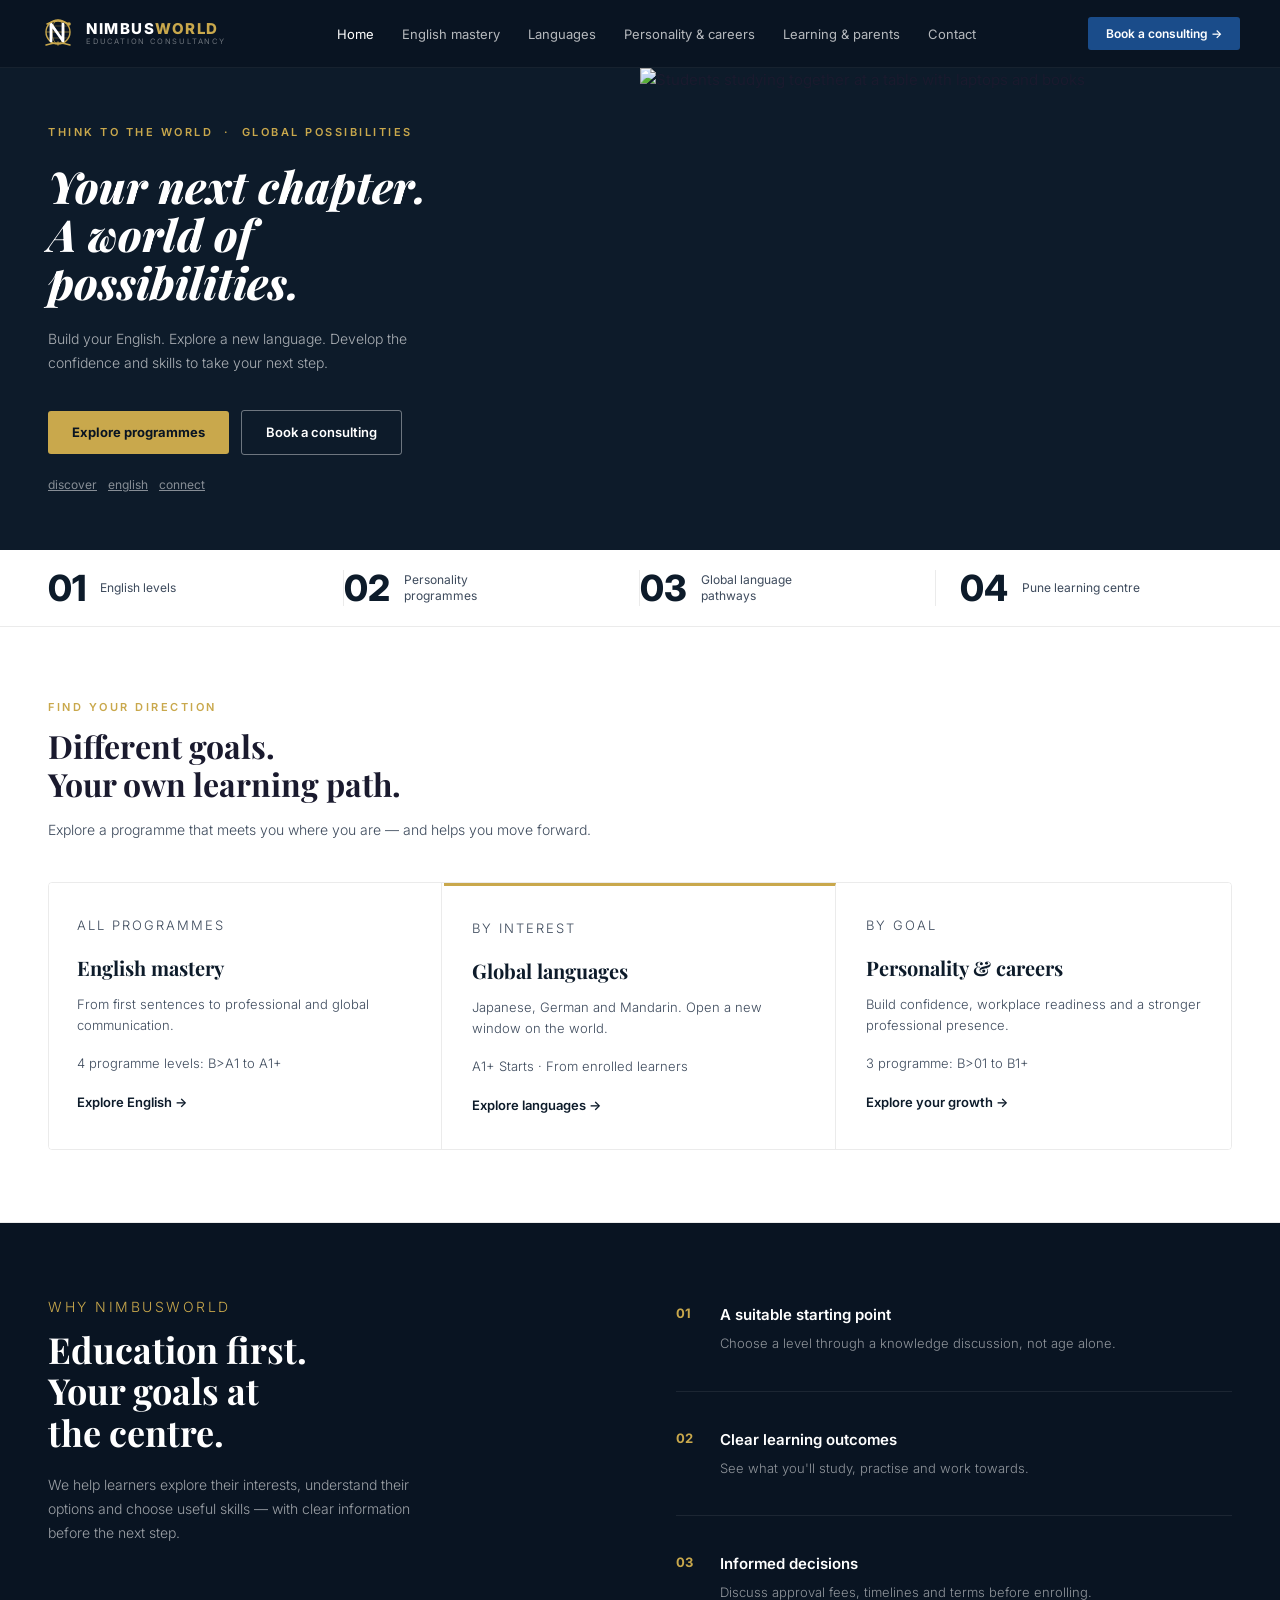
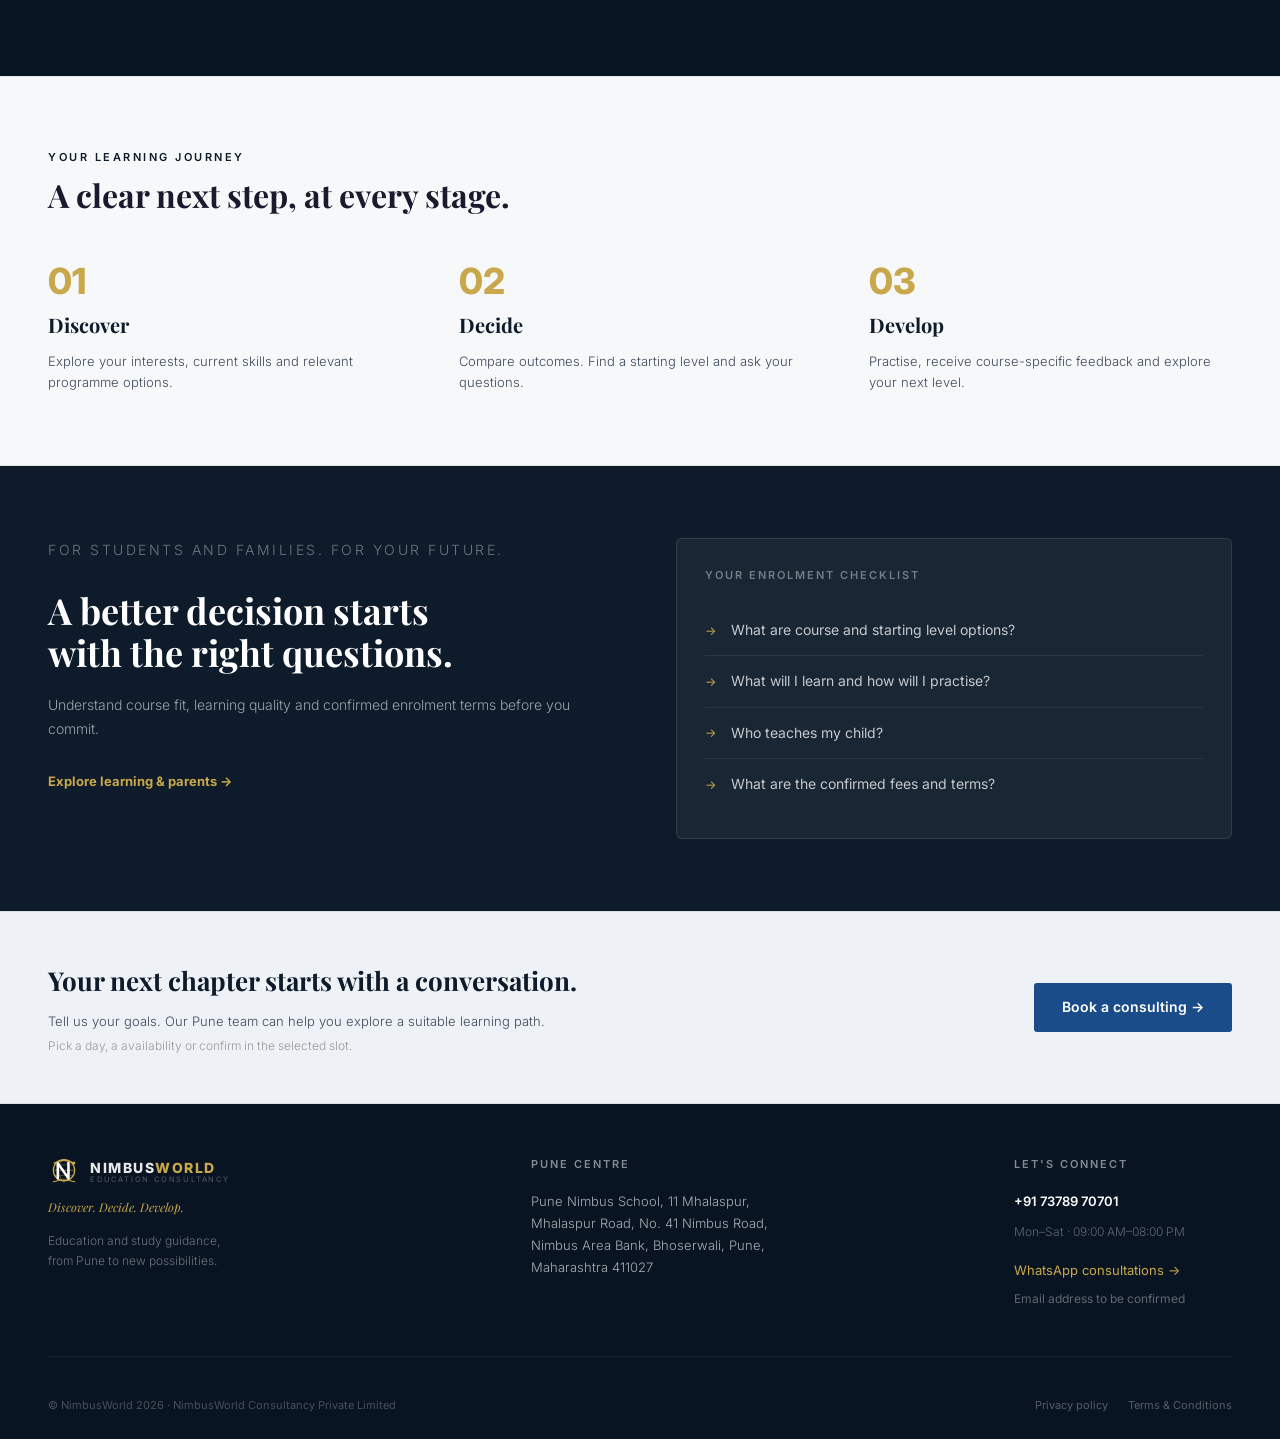
==== commit 1feea813: "describe what you changed" ====
--- a/index.html
+++ b/index.html
@@ -75,21 +75,17 @@
         src="https://images.unsplash.com/photo-1522202176988-66273c2fd55f?w=900&q=80"
         alt="Students studying together at a table with laptops and books"
       />
-      <div class="hero-chat-card">
-        <p>Start with a conversation.</p>
-        <span>Here for the life you want to build.</span>
-      </div>
     </div>
   </section>
 
   <!-- ===== STATS STRIP ===== -->
   <div class="stats-strip">
     <div class="stat-block">
-      <div class="stat-num">04</div>
+      <div class="stat-num">01</div>
       <div class="stat-label">English levels</div>
     </div>
     <div class="stat-block">
-      <div class="stat-num">03</div>
+      <div class="stat-num">02</div>
       <div class="stat-label">Personality programmes</div>
     </div>
     <div class="stat-block">
@@ -97,7 +93,7 @@
       <div class="stat-label">Global language pathways</div>
     </div>
     <div class="stat-block">
-      <div class="stat-num">01</div>
+      <div class="stat-num">04</div>
       <div class="stat-label">Pune learning centre</div>
     </div>
   </div>
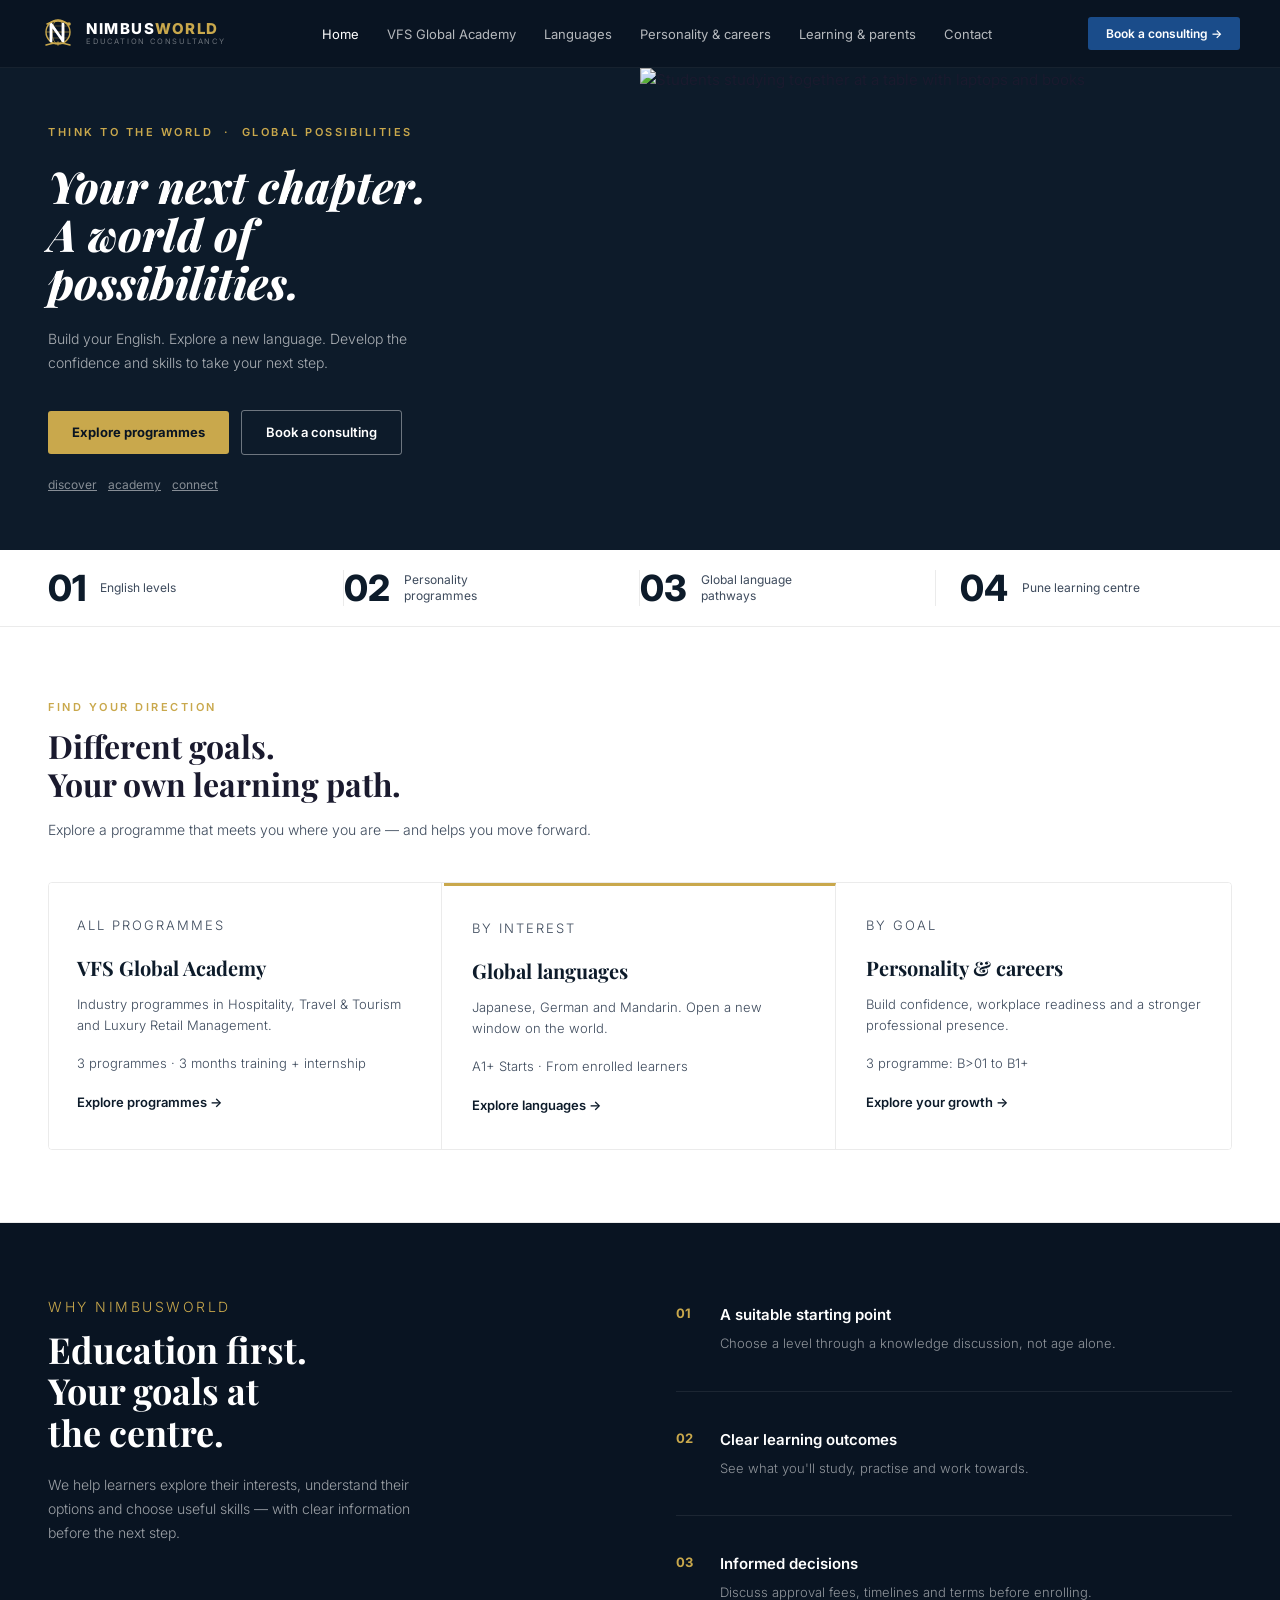
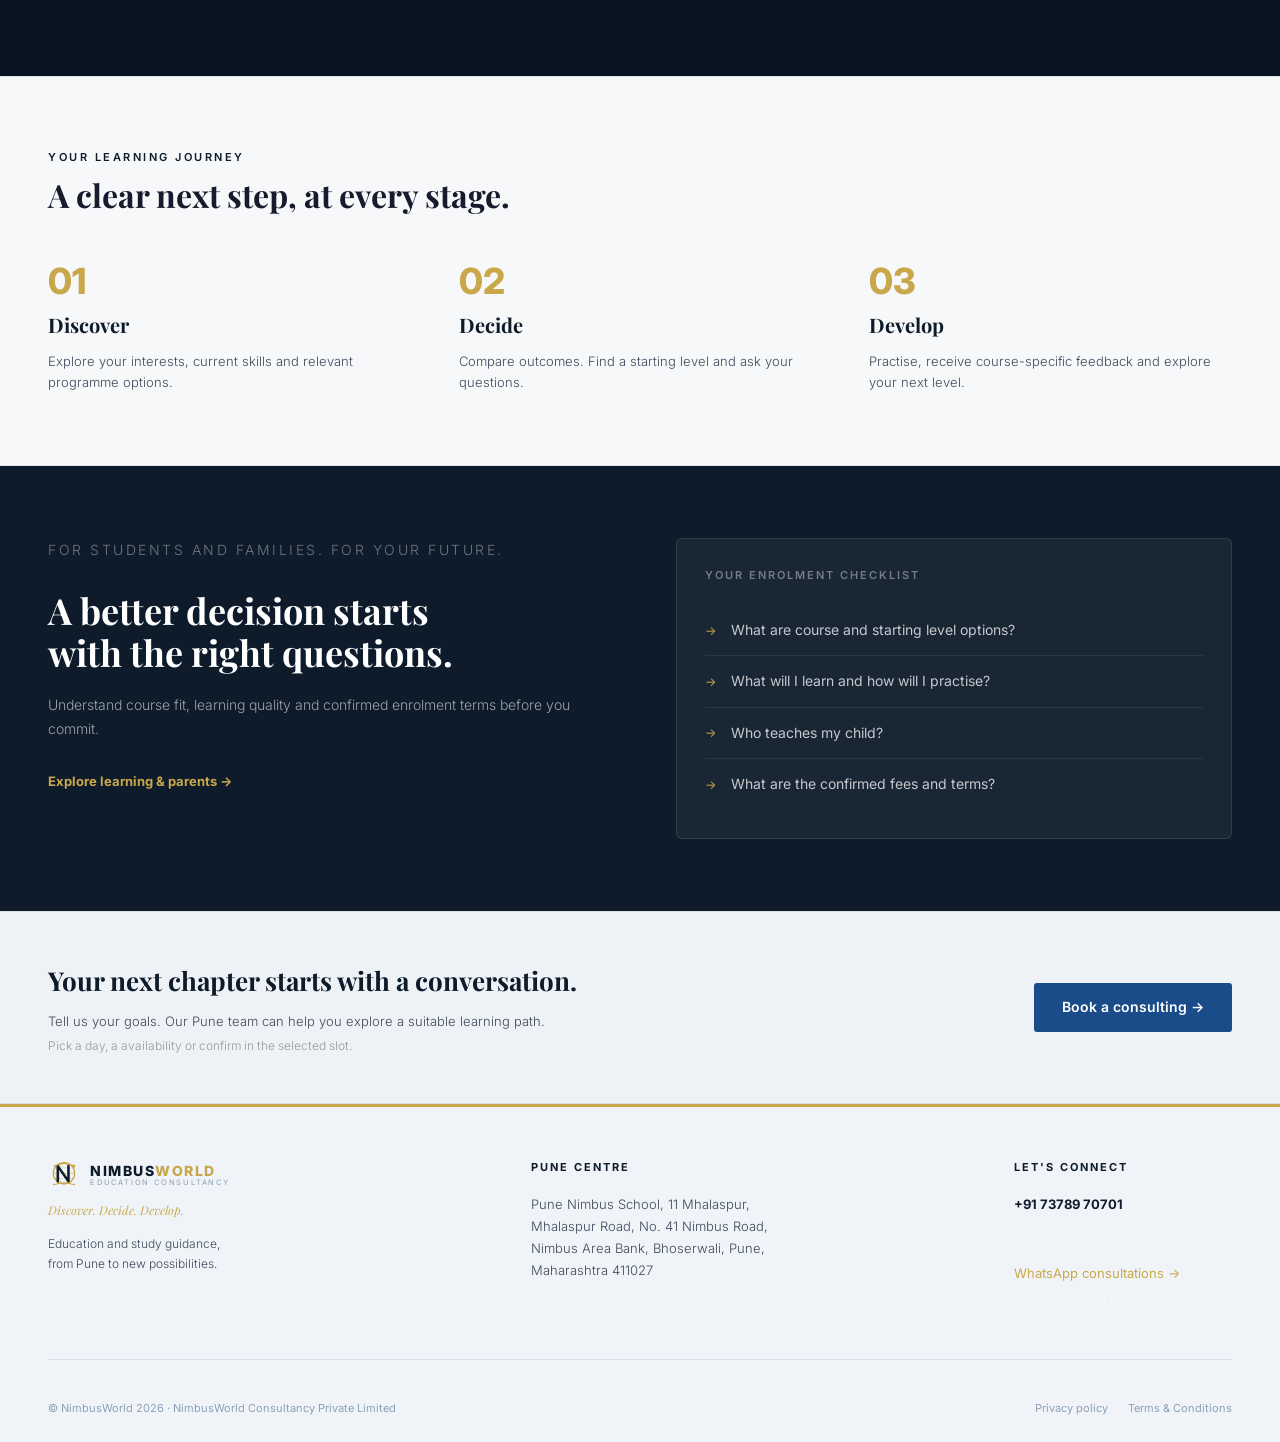
==== commit c5f2df09: "Update comments in code" ====
--- a/index.html
+++ b/index.html
@@ -42,7 +42,7 @@
 
     <ul class="nav-links">
       <li><a href="index.html" class="active">Home</a></li>
-      <li><a href="english-mastery.html">English mastery</a></li>
+      <li><a href="vfs-global-academy.html">VFS Global Academy</a></li>
       <li><a href="languages.html">Languages</a></li>
       <li><a href="personality-career.html">Personality &amp; careers</a></li>
       <li><a href="learning-parents.html">Learning &amp; parents</a></li>
@@ -61,12 +61,12 @@
       <h1 class="hero-title">Your next chapter.<br>A world of<br>possibilities.</h1>
       <p class="hero-subtitle">Build your English. Explore a new language. Develop the confidence and skills to take your next step.</p>
       <div class="hero-actions">
-        <a href="english-mastery.html" class="btn btn-gold">Explore programmes</a>
+        <a href="vfs-global-academy.html" class="btn btn-gold">Explore programmes</a>
         <a href="contact.html" class="btn btn-outline-white">Book a consulting</a>
       </div>
       <p class="hero-link">
         <a href="languages.html">discover</a>
-        <a href="english-mastery.html">english</a>
+        <a href="vfs-global-academy.html">academy</a>
         <a href="contact.html">connect</a>
       </p>
     </div>
@@ -107,10 +107,10 @@
     <div class="programmes-grid">
       <div class="programme-card">
         <p class="programme-level">All Programmes</p>
-        <h3>English mastery</h3>
-        <p>From first sentences to professional and global communication.</p>
-        <p class="programme-meta">4 programme levels: B&gt;A1 to A1+</p>
-        <a href="english-mastery.html" class="explore-link">Explore English →</a>
+        <h3>VFS Global Academy</h3>
+        <p>Industry programmes in Hospitality, Travel & Tourism and Luxury Retail Management.</p>
+        <p class="programme-meta">3 programmes · 3 months training + internship</p>
+        <a href="vfs-global-academy.html" class="explore-link">Explore programmes →</a>
       </div>
       <div class="programme-card" style="border-top: 3px solid var(--gold);">
         <p class="programme-level">By Interest</p>
@@ -224,7 +224,7 @@
             <line x1="6" y1="16" x2="30" y2="16" stroke="#c9a84c" stroke-width="0.9" opacity="0.7"/>
             <line x1="8" y1="10" x2="28" y2="10" stroke="#c9a84c" stroke-width="0.7" opacity="0.5"/>
             <line x1="8" y1="22" x2="28" y2="22" stroke="#c9a84c" stroke-width="0.7" opacity="0.5"/>
-            <path d="M11 25 L11 8 L23 25 L23 8" stroke="white" stroke-width="2.8" stroke-linecap="round" stroke-linejoin="round" fill="none"/>
+            <path d="M11 25 L11 8 L23 25 L23 8" stroke="#0d1b2a" stroke-width="2.8" stroke-linecap="round" stroke-linejoin="round" fill="none"/>
             <path d="M7 8 Q18 2 29 8" stroke="#c9a84c" stroke-width="1.5" fill="none" stroke-linecap="round"/>
             <circle cx="29" cy="8" r="1.8" fill="#c9a84c"/>
             <path d="M6 29 Q18 25 30 29" stroke="#c9a84c" stroke-width="1.4" fill="none" stroke-linecap="round"/>
--- a/css/style.css
+++ b/css/style.css
@@ -1,7 +1,7 @@
-/* ========== GOOGLE FONTS ========== */
+/* google cha font */
 @import url('https://fonts.googleapis.com/css2?family=Playfair+Display:ital,wght@0,400;0,600;0,700;0,800;0,900;1,400;1,700&family=Inter:wght@300;400;500;600;700&display=swap');
 
-/* ========== GLOBAL RESET & BASE ========== */
+/* global reset and base */
 *, *::before, *::after {
   box-sizing: border-box;
   margin: 0;
@@ -44,7 +44,7 @@
 ul { list-style: none; }
 img { max-width: 100%; display: block; }
 
-/* ========== NAVBAR ========== */
+/* this is navbar */
 .navbar {
   background: var(--navy-dark);
   padding: 0 40px;
@@ -58,7 +58,7 @@
   border-bottom: 1px solid rgba(255,255,255,0.06);
 }
 
-/* ---- Logo ---- */
+/* logo */
 .nav-logo {
   display: flex;
   align-items: center;
@@ -102,7 +102,7 @@
   margin-top: 1px;
 }
 
-/* ---- Nav links ---- */
+/* nav link*/
 .nav-links {
   display: flex;
   gap: 24px;
@@ -125,7 +125,7 @@
   color: var(--white);
 }
 
-/* ---- Nav actions ---- */
+/* nav action */
 .nav-actions {
   display: flex;
   gap: 10px;
@@ -133,7 +133,7 @@
   flex-shrink: 0;
 }
 
-/* Footer logo sizing */
+/* footer logo chi size */
 .footer-brand .footer-logo {
   display: flex;
   align-items: center;
@@ -180,7 +180,7 @@
   align-items: center;
 }
 
-/* ========== BUTTONS ========== */
+/* buttons */
 .btn {
   display: inline-block;
   padding: 9px 22px;
@@ -205,7 +205,7 @@
   color: var(--white);
   border: none;
 }
-.btn-primary:hover { background: #163f75; }
+.btn-primary:hover { background: #167573; }
 
 .btn-gold {
   background: var(--gold);
@@ -230,7 +230,7 @@
 
 .btn-sm { padding: 7px 18px; font-size: 12px; }
 
-/* ========== HERO — DARK NAVY ========== */
+/* hero cha color  */
 .hero {
   background: var(--navy);
   display: grid;
@@ -344,7 +344,7 @@
   color: #666;
 }
 
-/* ========== STATS STRIP ========== */
+/* stats strip */
 .stats-strip {
   background: var(--white);
   border-bottom: 1px solid var(--border-light);
@@ -380,7 +380,7 @@
   max-width: 120px;
 }
 
-/* ========== SECTIONS ========== */
+/* sections */
 .section {
   padding: 72px 48px;
 }
@@ -419,7 +419,7 @@
 
 .section-desc.light { color: rgba(255,255,255,0.65); }
 
-/* ========== PROGRAMMES GRID (3 col) ========== */
+/* programes che grid */
 .programmes-grid {
   display: grid;
   grid-template-columns: repeat(3, 1fr);
@@ -486,7 +486,7 @@
 
 .explore-link:hover { gap: 10px; }
 
-/* ========== WHY SECTION — 2 COL ========== */
+/* why section class*/
 .why-section {
   background: var(--navy-dark);
   padding: 72px 48px;
@@ -561,7 +561,7 @@
   font-weight: 300;
 }
 
-/* ========== LEARNING JOURNEY — LIGHT SECTION ========== */
+/* learning jorney */
 .journey-section {
   background: var(--off-white);
   padding: 72px 48px;
@@ -601,7 +601,7 @@
   font-weight: 300;
 }
 
-/* ========== PARENTS SECTION — DARK ========== */
+/* parent section */
 .parents-section {
   background: var(--navy);
   padding: 72px 48px;
@@ -683,7 +683,7 @@
   min-width: 16px;
 }
 
-/* ========== CTA CONVERSATION ========== */
+/* cta */
 .cta-conversation {
   background: var(--light-gray);
   padding: 48px 48px;
@@ -712,10 +712,11 @@
   font-weight: 300;
 }
 
-/* ========== FOOTER ========== */
+/* footer */
 footer {
-  background: var(--navy-dark);
+  background: #f0f4f8;
   padding: 52px 48px 24px;
+  border-top: 3px solid var(--gold);
 }
 
 .footer-grid {
@@ -724,8 +725,13 @@
   gap: 48px;
   margin-bottom: 40px;
   padding-bottom: 40px;
-  border-bottom: 1px solid rgba(255,255,255,0.08);
-}
+  border-bottom: 1px solid #d8e2ed;
+}
+
+
+.footer-brand .footer-logo .part1 { color: var(--navy) !important; }
+.footer-brand .footer-logo .part2 { color: var(--gold) !important; }
+.footer-brand .footer-logo .nav-logo-sub { color: var(--text-muted) !important; }
 
 .footer-brand .footer-tagline {
   font-size: 12px;
@@ -737,7 +743,7 @@
 
 .footer-brand p {
   font-size: 12px;
-  color: rgba(255,255,255,0.4);
+  color: var(--text-body);
   line-height: 1.65;
   max-width: 220px;
   font-family: var(--font);
@@ -746,17 +752,17 @@
 
 .footer-col h4 {
   font-size: 11px;
-  font-weight: 600;
+  font-weight: 700;
   letter-spacing: 2px;
   text-transform: uppercase;
-  color: rgba(255,255,255,0.5);
+  color: var(--navy);
   margin-bottom: 16px;
   font-family: var(--font);
 }
 
 .footer-col p {
   font-size: 13px;
-  color: rgba(255,255,255,0.65);
+  color: var(--text-body);
   line-height: 1.7;
   margin-bottom: 10px;
   font-family: var(--font);
@@ -764,20 +770,20 @@
 }
 
 .footer-col p strong {
-  color: var(--white);
-  font-weight: 600;
+  color: var(--navy);
+  font-weight: 700;
 }
 
 .footer-col a {
   font-size: 12px;
-  color: rgba(255,255,255,0.45);
+  color: var(--blue-accent);
   display: block;
   margin-bottom: 8px;
   transition: color 0.2s;
   font-family: var(--font);
 }
 
-.footer-col a:hover { color: var(--white); }
+.footer-col a:hover { color: var(--navy); }
 
 .footer-bottom {
   display: flex;
@@ -787,7 +793,7 @@
 
 .footer-bottom p {
   font-size: 11px;
-  color: rgba(255,255,255,0.25);
+  color: var(--text-muted);
 }
 
 .footer-bottom-links {
@@ -797,13 +803,13 @@
 
 .footer-bottom-links a {
   font-size: 11px;
-  color: rgba(255,255,255,0.3);
+  color: var(--text-muted);
   transition: color 0.2s;
 }
 
-.footer-bottom-links a:hover { color: rgba(255,255,255,0.7); }
-
-/* ========== INNER PAGE SHARED ========== */
+.footer-bottom-links a:hover { color: var(--navy); }
+
+/* inner page */
 .page-intro {
   background: var(--off-white);
   padding: 14px 48px;
@@ -847,7 +853,7 @@
   filter: brightness(0.65);
 }
 
-/* inner sections on white bg */
+/* inner sections */
 .inner-section {
   padding: 64px 48px;
   background: var(--white);
@@ -857,7 +863,7 @@
 .inner-section.gray { background: var(--off-white); }
 .inner-section.dark { background: var(--navy); }
 
-/* cards on white bg */
+/* cards grid */
 .cards-grid-light {
   display: grid;
   grid-template-columns: repeat(3, 1fr);
@@ -998,7 +1004,7 @@
 
 .faq-item.open .faq-answer { display: block; }
 
-/* testimonials */
+/* testimonials grid */
 .testimonials-grid {
   display: grid;
   grid-template-columns: repeat(3, 1fr);
@@ -1221,7 +1227,7 @@
 
 .form-row { display: grid; grid-template-columns: 1fr 1fr; gap: 14px; }
 
-/* ========== RESPONSIVE ========== */
+/* responsive */
 @media (max-width: 1024px) {
   .navbar, .section, .hero-left, .lang-hero-content { padding-left: 28px; padding-right: 28px; }
   .hero { grid-template-columns: 1fr; }
@@ -1248,13 +1254,12 @@
   .section { padding: 48px 20px; }
 }
 
-/* ============================================================
-   MOBILE RESPONSIVE — added for small screen support
-   All existing desktop styles are preserved above.
-   These rules only apply at ≤768px and ≤480px.
-   ============================================================ */
-
-/* ── Hamburger button (hidden on desktop) ── */
+/* 
+   MOBILE RESPONSIVE — lahan screeen sathi support add kela ahe
+
+   */
+
+/*  Hamburger button (hidden on desktop)  */
 .nav-hamburger {
   display: none;
   flex-direction: column;
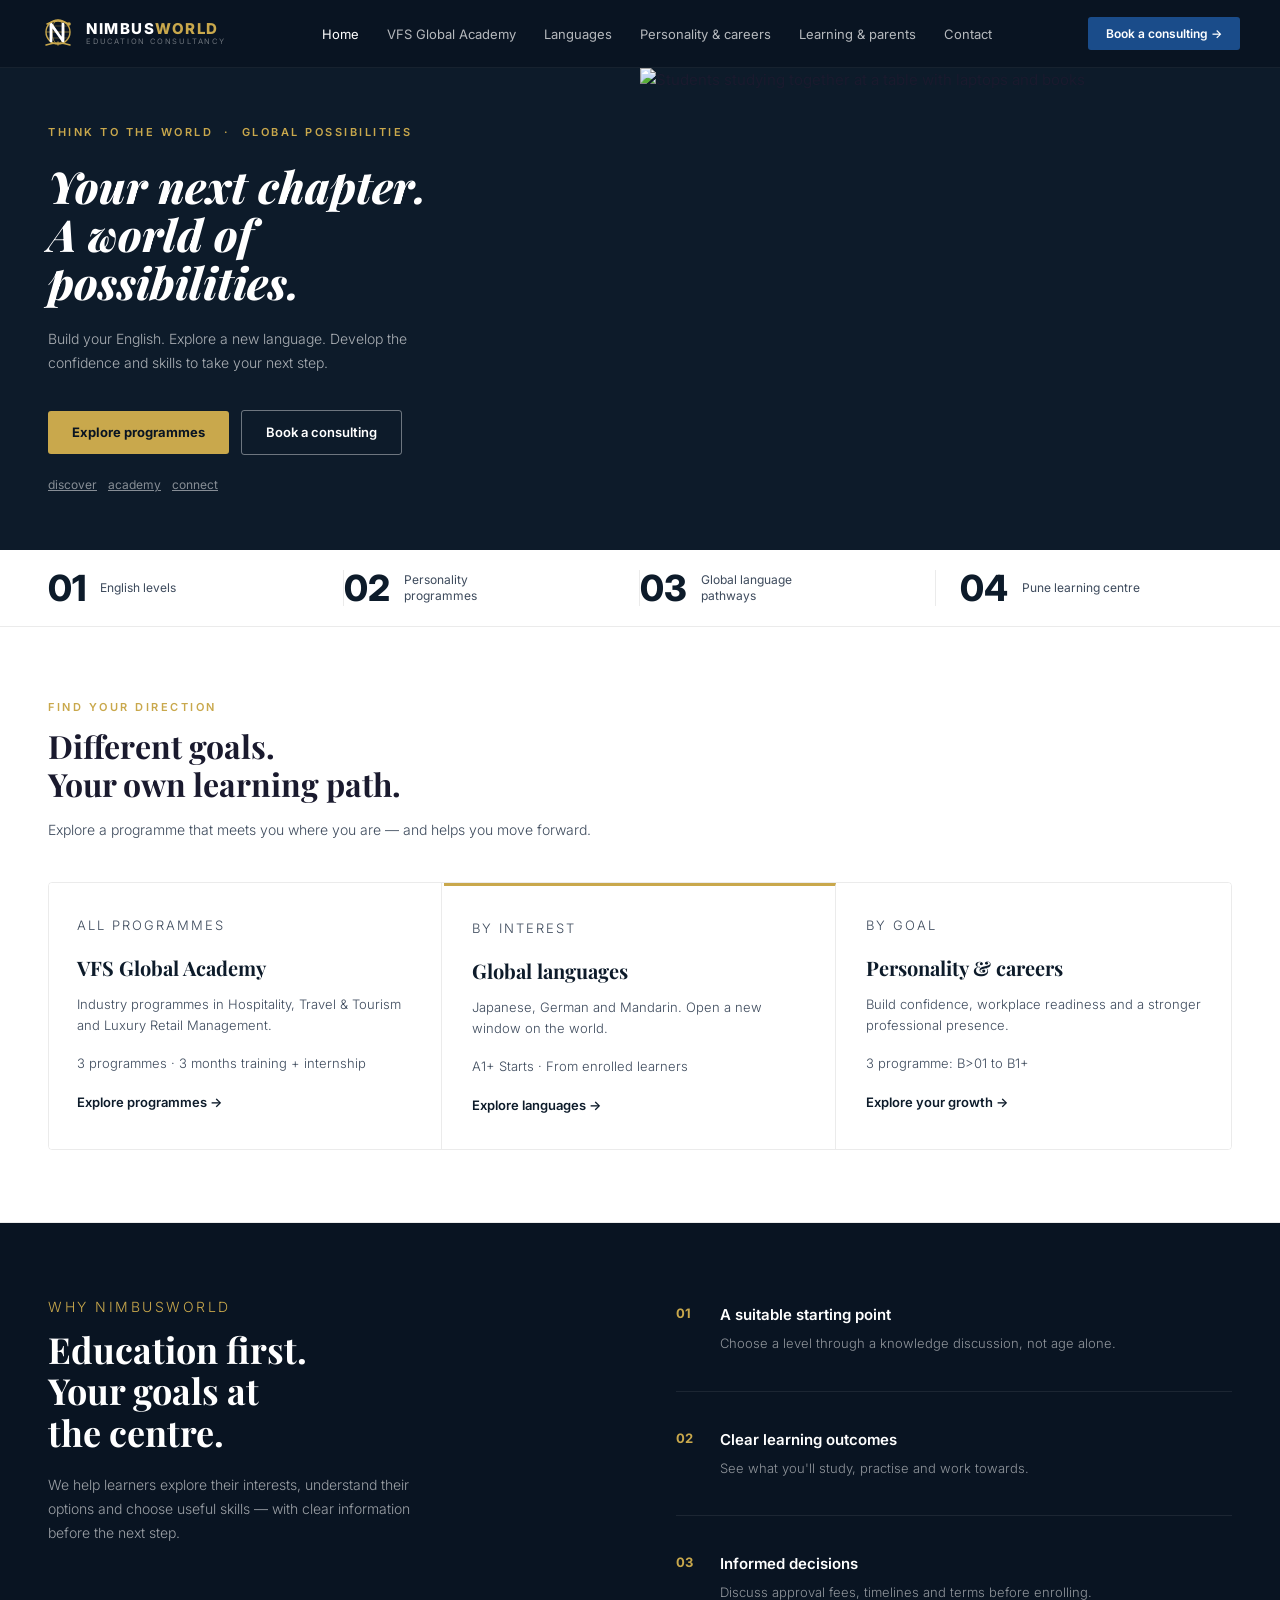
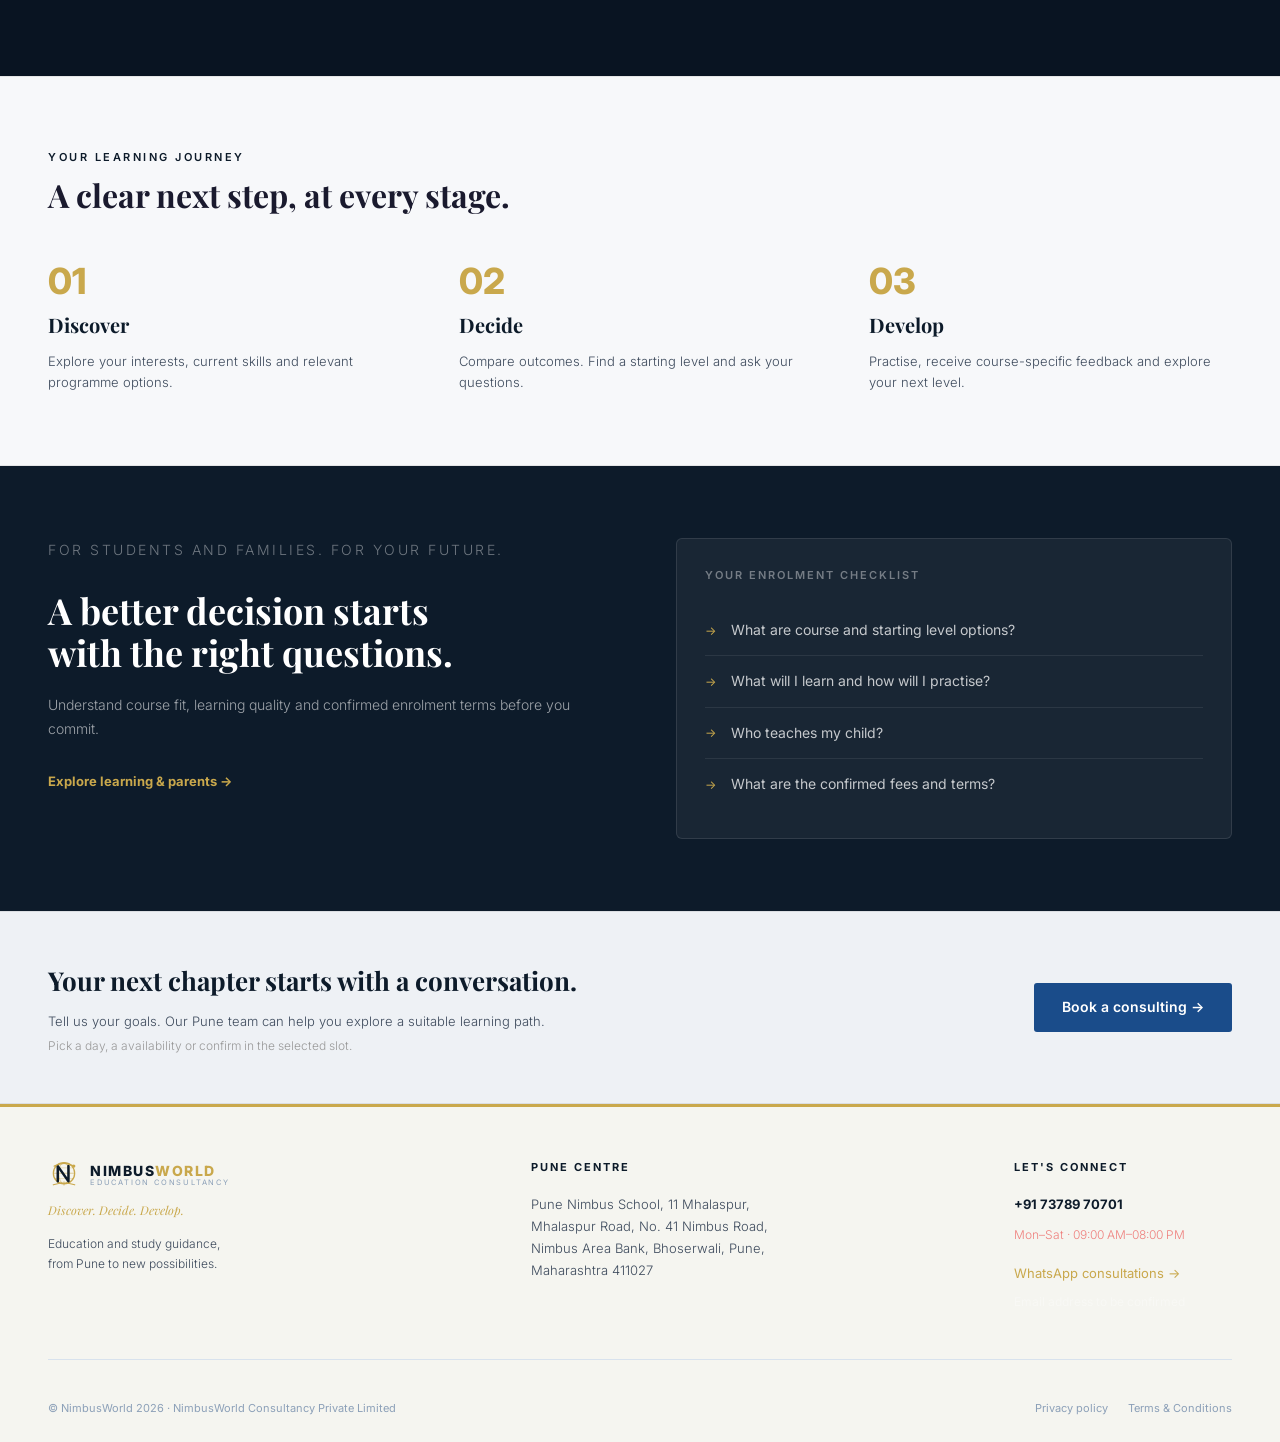
==== commit ab5f3b6c: "Updated website design and content" ====
--- a/index.html
+++ b/index.html
@@ -11,24 +11,24 @@
 </head>
 <body>
 
-  <!-- ===== NAVBAR ===== -->
+  <!-- navbar-->
   <nav class="navbar">
     <a href="index.html" class="nav-logo">
-      <!-- Globe + N Icon -->
+      <!-- globe sobt n icon -->
       <svg class="nav-logo-icon" viewBox="0 0 36 36" fill="none" xmlns="http://www.w3.org/2000/svg">
-        <!-- Globe -->
+        <!-- this is globe -->
         <circle cx="18" cy="16" r="12" fill="none" stroke="#c9a84c" stroke-width="1.4"/>
         <ellipse cx="18" cy="16" rx="6" ry="12" fill="none" stroke="#c9a84c" stroke-width="0.9" opacity="0.7"/>
         <line x1="6" y1="16" x2="30" y2="16" stroke="#c9a84c" stroke-width="0.9" opacity="0.7"/>
         <line x1="8" y1="10" x2="28" y2="10" stroke="#c9a84c" stroke-width="0.7" opacity="0.5"/>
         <line x1="8" y1="22" x2="28" y2="22" stroke="#c9a84c" stroke-width="0.7" opacity="0.5"/>
-        <!-- N letter over globe -->
+        
         <path d="M11 25 L11 8 L23 25 L23 8" stroke="white" stroke-width="2.8" stroke-linecap="round" stroke-linejoin="round" fill="none"/>
-        <!-- Swoosh arc -->
+      
         <path d="M7 8 Q18 2 29 8" stroke="#c9a84c" stroke-width="1.5" fill="none" stroke-linecap="round"/>
-        <!-- Star on swoosh -->
+        
         <circle cx="29" cy="8" r="1.8" fill="#c9a84c"/>
-        <!-- Book at base -->
+        
         <path d="M6 29 Q18 25 30 29" stroke="#c9a84c" stroke-width="1.4" fill="none" stroke-linecap="round"/>
         <line x1="18" y1="25" x2="18" y2="30" stroke="#c9a84c" stroke-width="1" opacity="0.6"/>
       </svg>
@@ -54,7 +54,7 @@
     </div>
   </nav>
 
-  <!-- ===== HERO ===== -->
+  <!-- hero -->
   <section class="hero">
     <div class="hero-left">
       <p class="hero-eyebrow">Think to the world &nbsp;·&nbsp; Global possibilities</p>
@@ -78,7 +78,7 @@
     </div>
   </section>
 
-  <!-- ===== STATS STRIP ===== -->
+  <!-- stats strip class -->
   <div class="stats-strip">
     <div class="stat-block">
       <div class="stat-num">01</div>
@@ -98,7 +98,7 @@
     </div>
   </div>
 
-  <!-- ===== PROGRAMMES ===== -->
+  <!-- programees -->
   <section class="section" style="background:#fff; border-bottom: 1px solid rgba(0,0,0,0.08);">
     <p class="section-label">Find your direction</p>
     <h2 class="section-title">Different goals.<br>Your own learning path.</h2>
@@ -129,7 +129,7 @@
     </div>
   </section>
 
-  <!-- ===== WHY NIMBUSWORLD ===== -->
+  <!-- why nimbus world section-->
   <div class="why-section">
     <div class="why-left">
       <p class="section-label">Why NimbusWorld</p>
@@ -161,7 +161,7 @@
     </div>
   </div>
 
-  <!-- ===== LEARNING JOURNEY ===== -->
+  <!-- learning jorneys-->
   <div class="journey-section">
     <p class="section-label" style="color:var(--navy);">Your learning journey</p>
     <h2 class="section-title">A clear next step, at every stage.</h2>
@@ -184,7 +184,7 @@
     </div>
   </div>
 
-  <!-- ===== PARENTS SECTION — DARK ===== -->
+  <!-- parent class section -->
   <div class="parents-section">
     <div class="parents-left">
       <p class="section-label" style="color:rgba(255,255,255,0.4);">For students and families. For your future.</p>
@@ -203,7 +203,7 @@
     </div>
   </div>
 
-  <!-- ===== CTA ===== -->
+  <!-- cta -->
   <div class="cta-conversation">
     <div>
       <h2>Your next chapter starts with a conversation.</h2>
@@ -213,7 +213,7 @@
     <a href="contact.html" class="btn btn-primary" style="white-space:nowrap; padding:13px 28px; font-size:14px;">Book a consulting →</a>
   </div>
 
-  <!-- ===== FOOTER ===== -->
+  <!-- footer -->
   <footer>
     <div class="footer-grid">
       <div class="footer-brand">
@@ -254,7 +254,7 @@
       <div class="footer-col">
         <h4>Let's Connect</h4>
         <p><strong>+91 73789 70701</strong></p>
-        <p style="font-size:12px; color:rgba(255,255,255,0.35);">Mon–Sat · 09:00 AM–08:00 PM</p>
+        <p style="font-size:12px; color:rgba(232, 11, 11, 0.496);">Mon–Sat · 09:00 AM–08:00 PM</p>
         <a href="contact.html" style="color:var(--gold); margin-top:8px; display:inline-block; font-size:13px;">WhatsApp consultations →</a>
         <br/>
         <a href="mailto:hello@nimbusworld.in" style="color:rgba(255,255,255,0.35); font-size:12px;">Email address to be confirmed</a>
--- a/css/style.css
+++ b/css/style.css
@@ -714,7 +714,7 @@
 
 /* footer */
 footer {
-  background: #f0f4f8;
+  background: #f5f5f0;
   padding: 52px 48px 24px;
   border-top: 3px solid var(--gold);
 }
